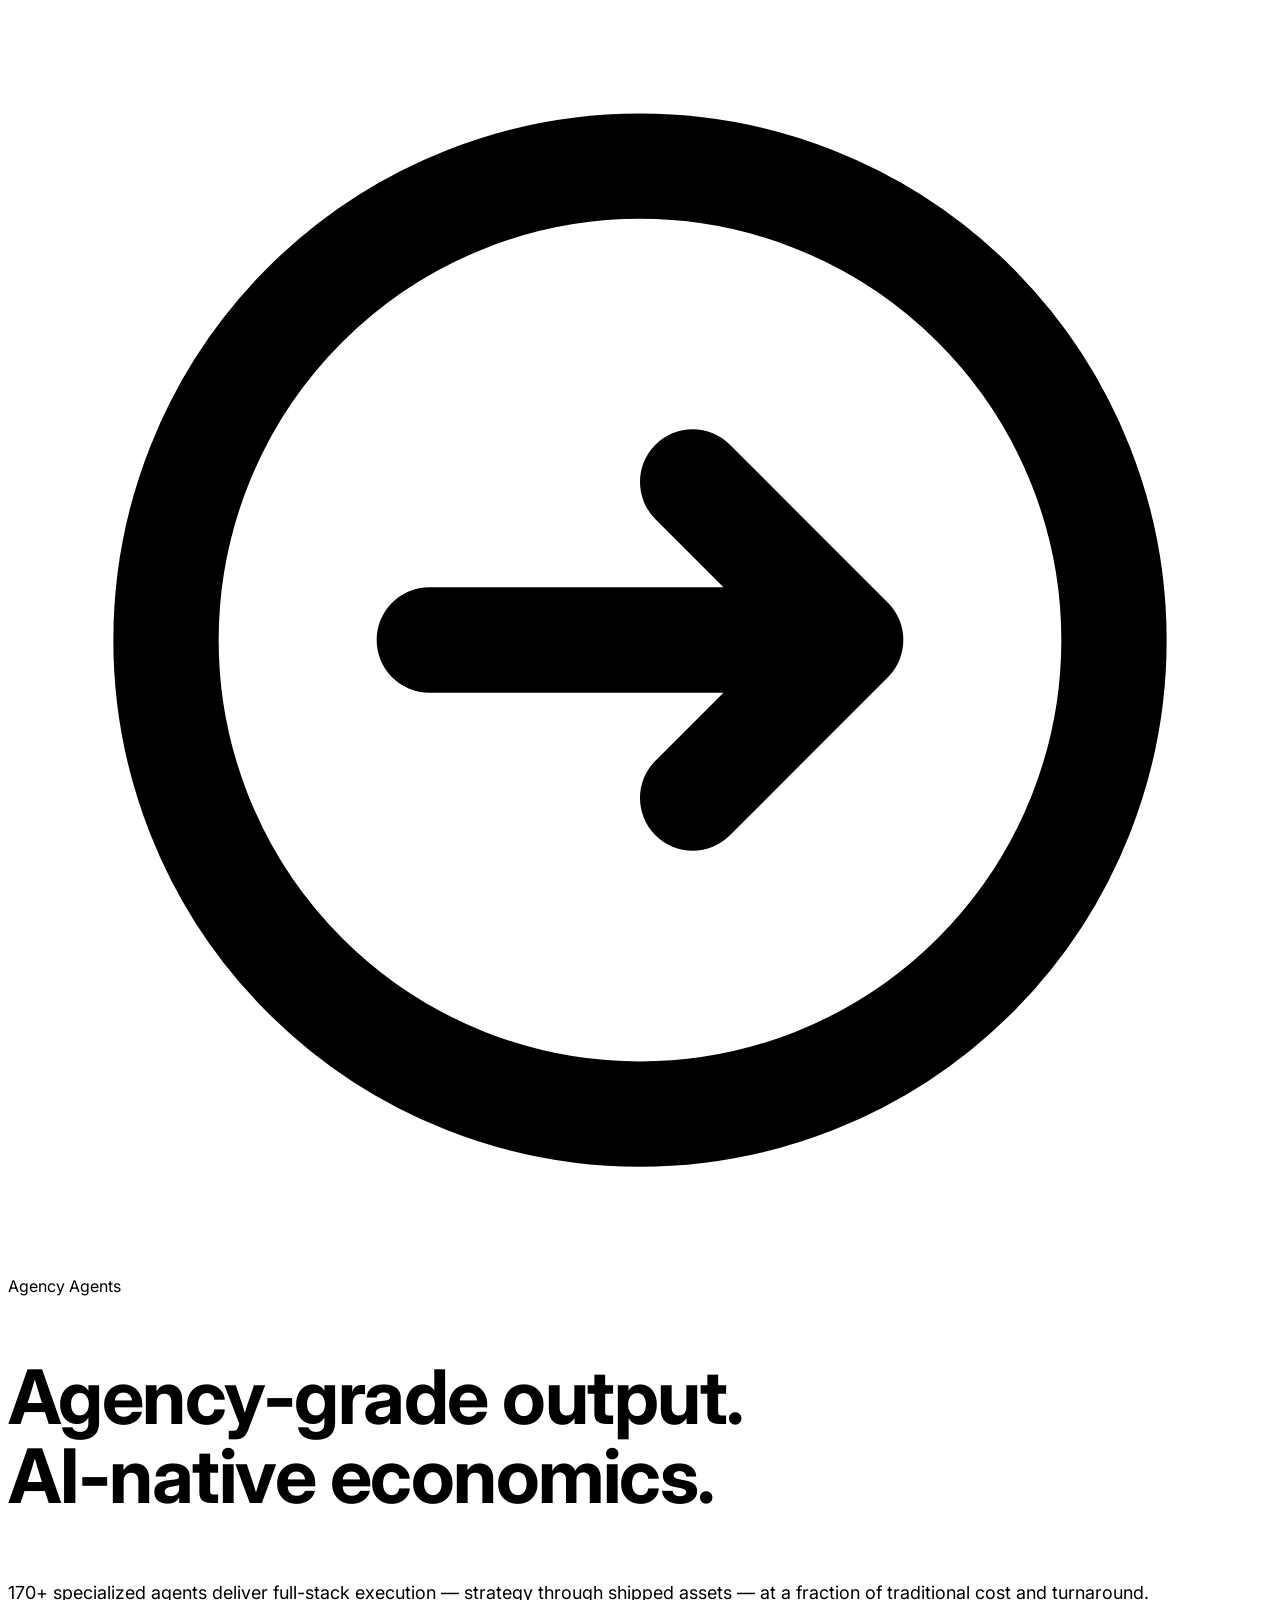
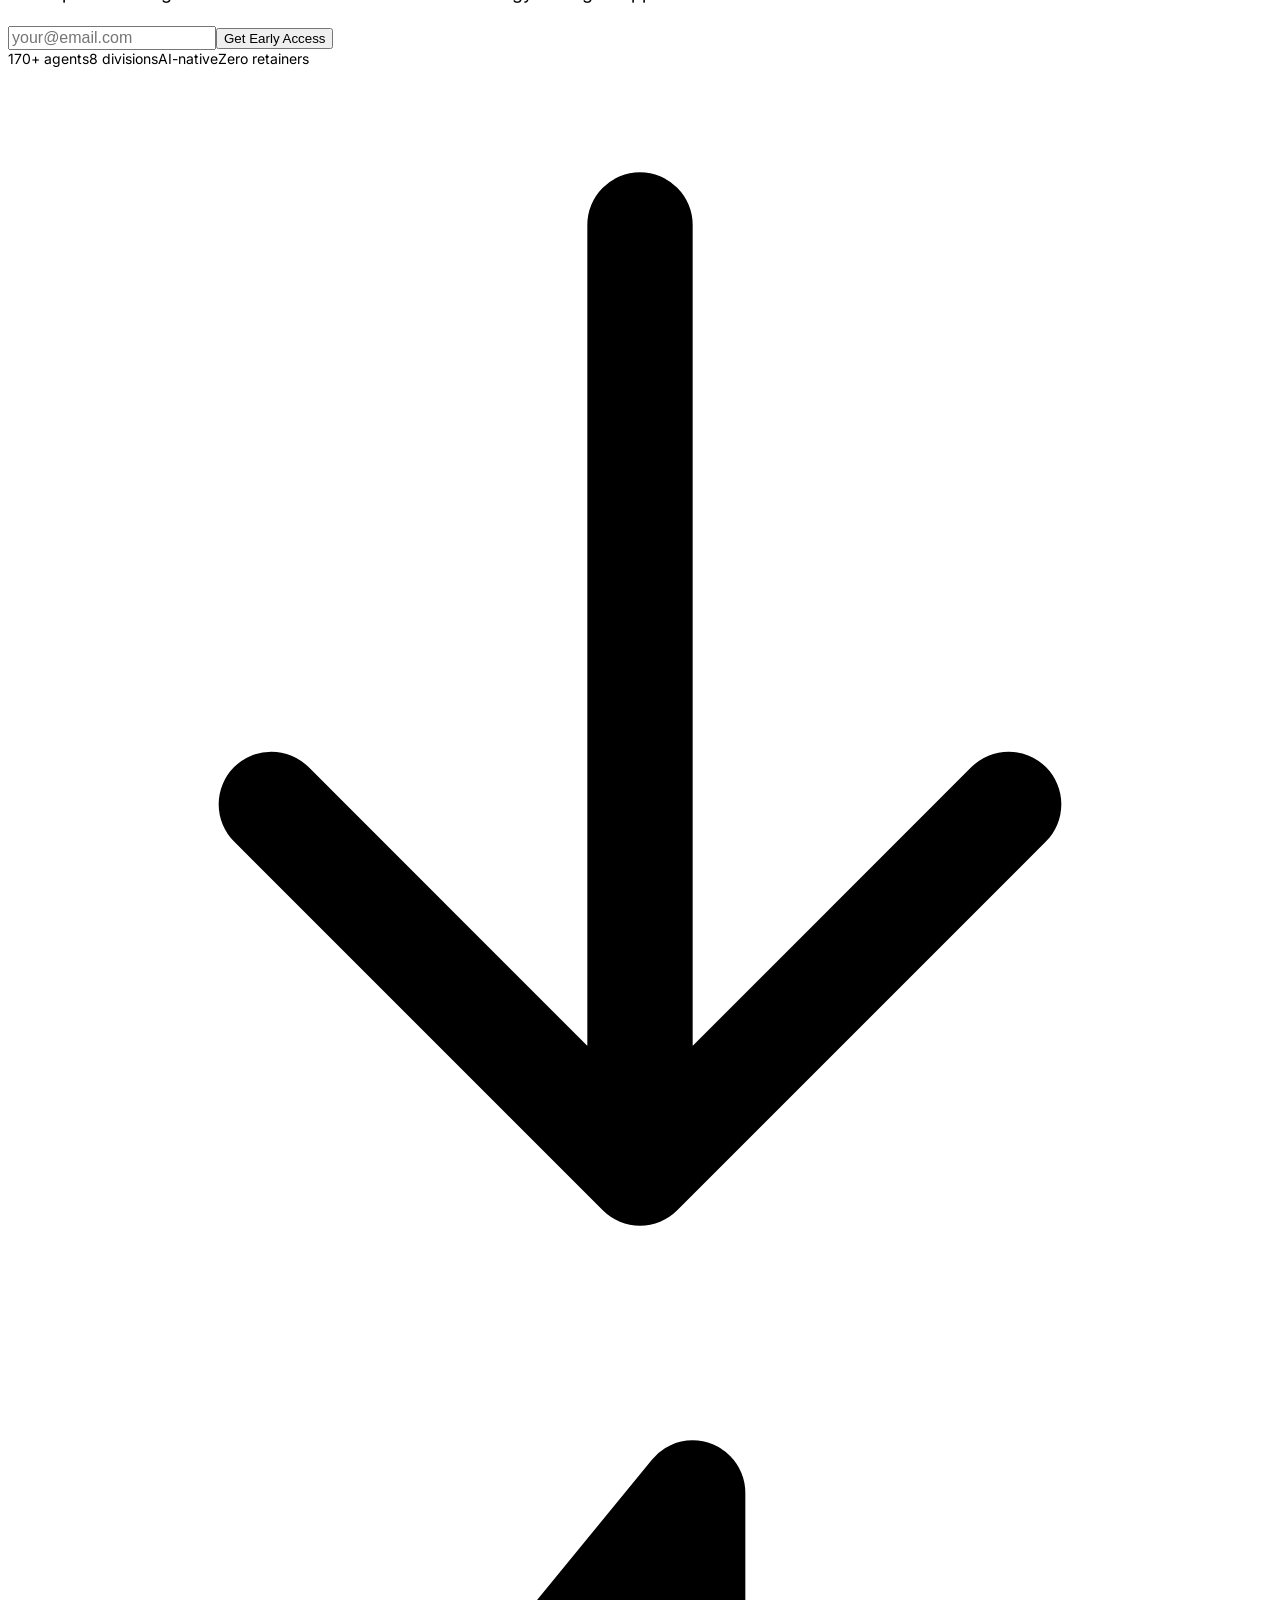
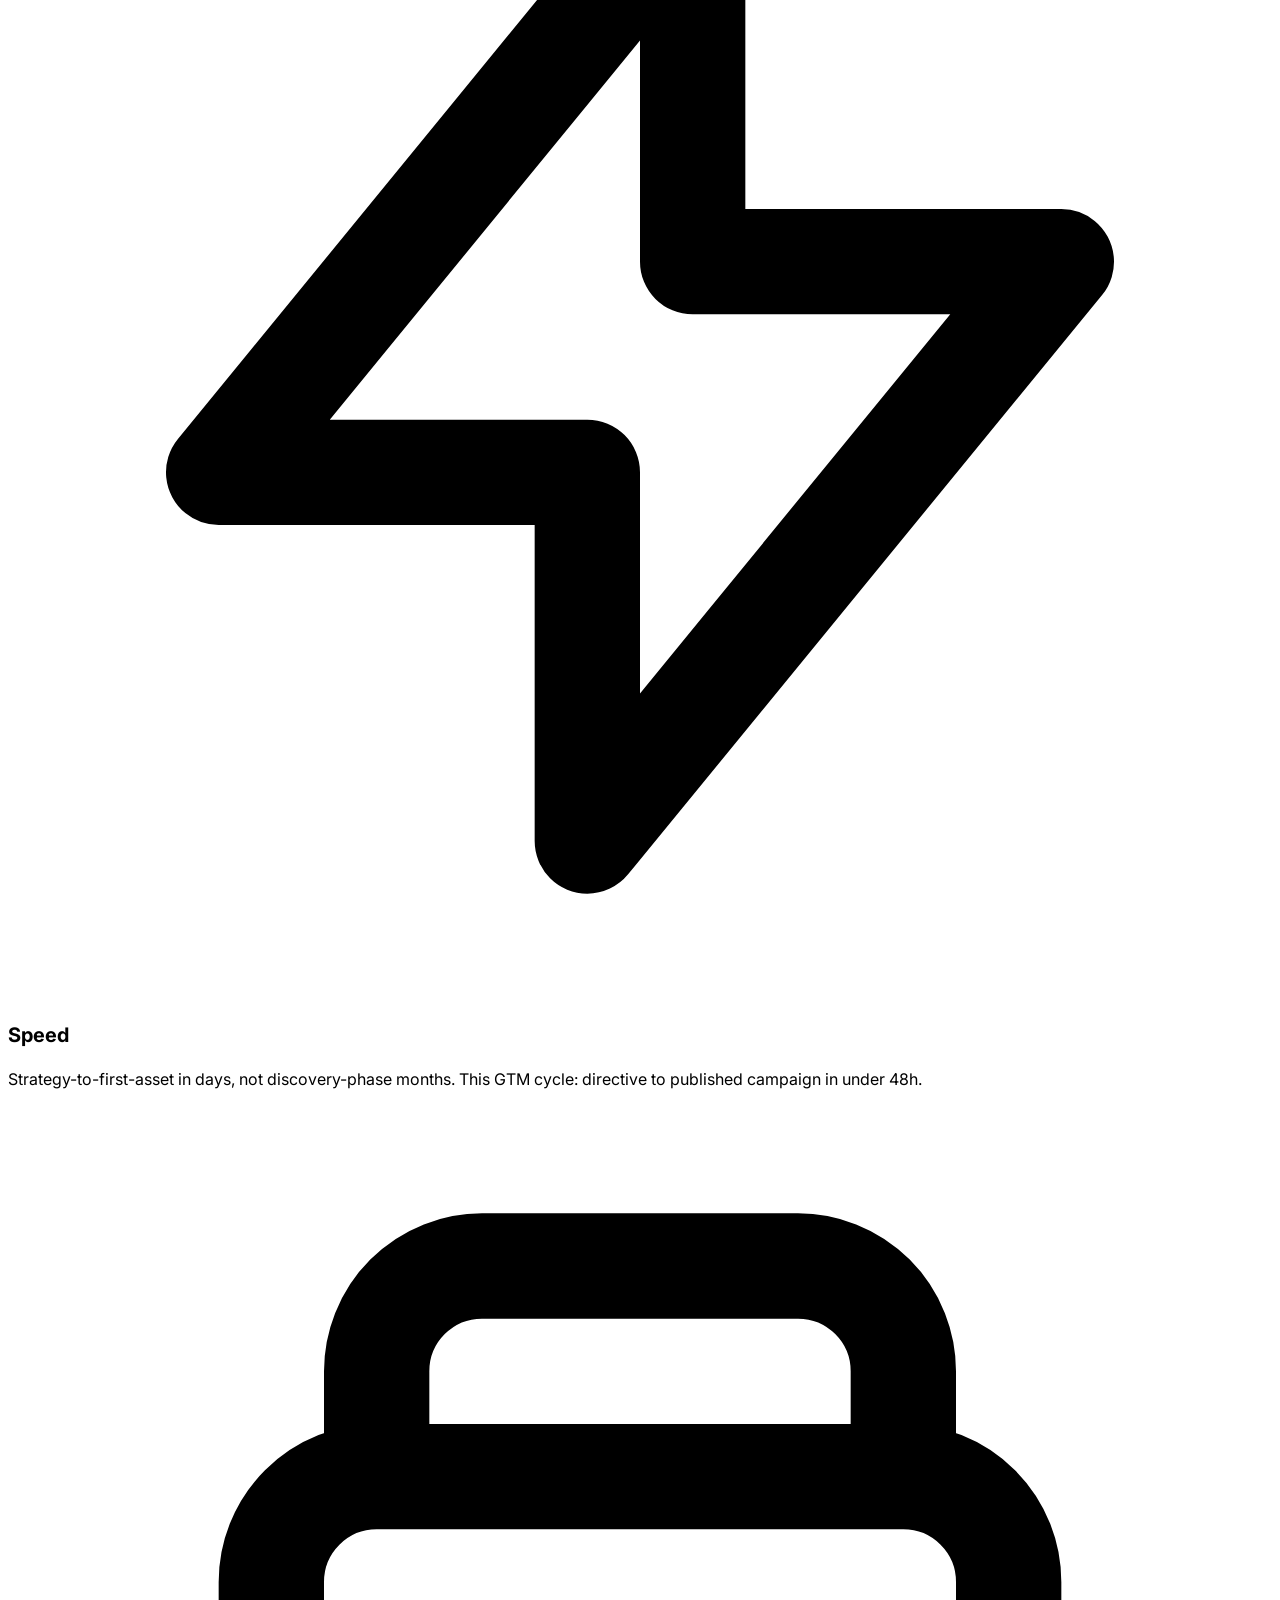
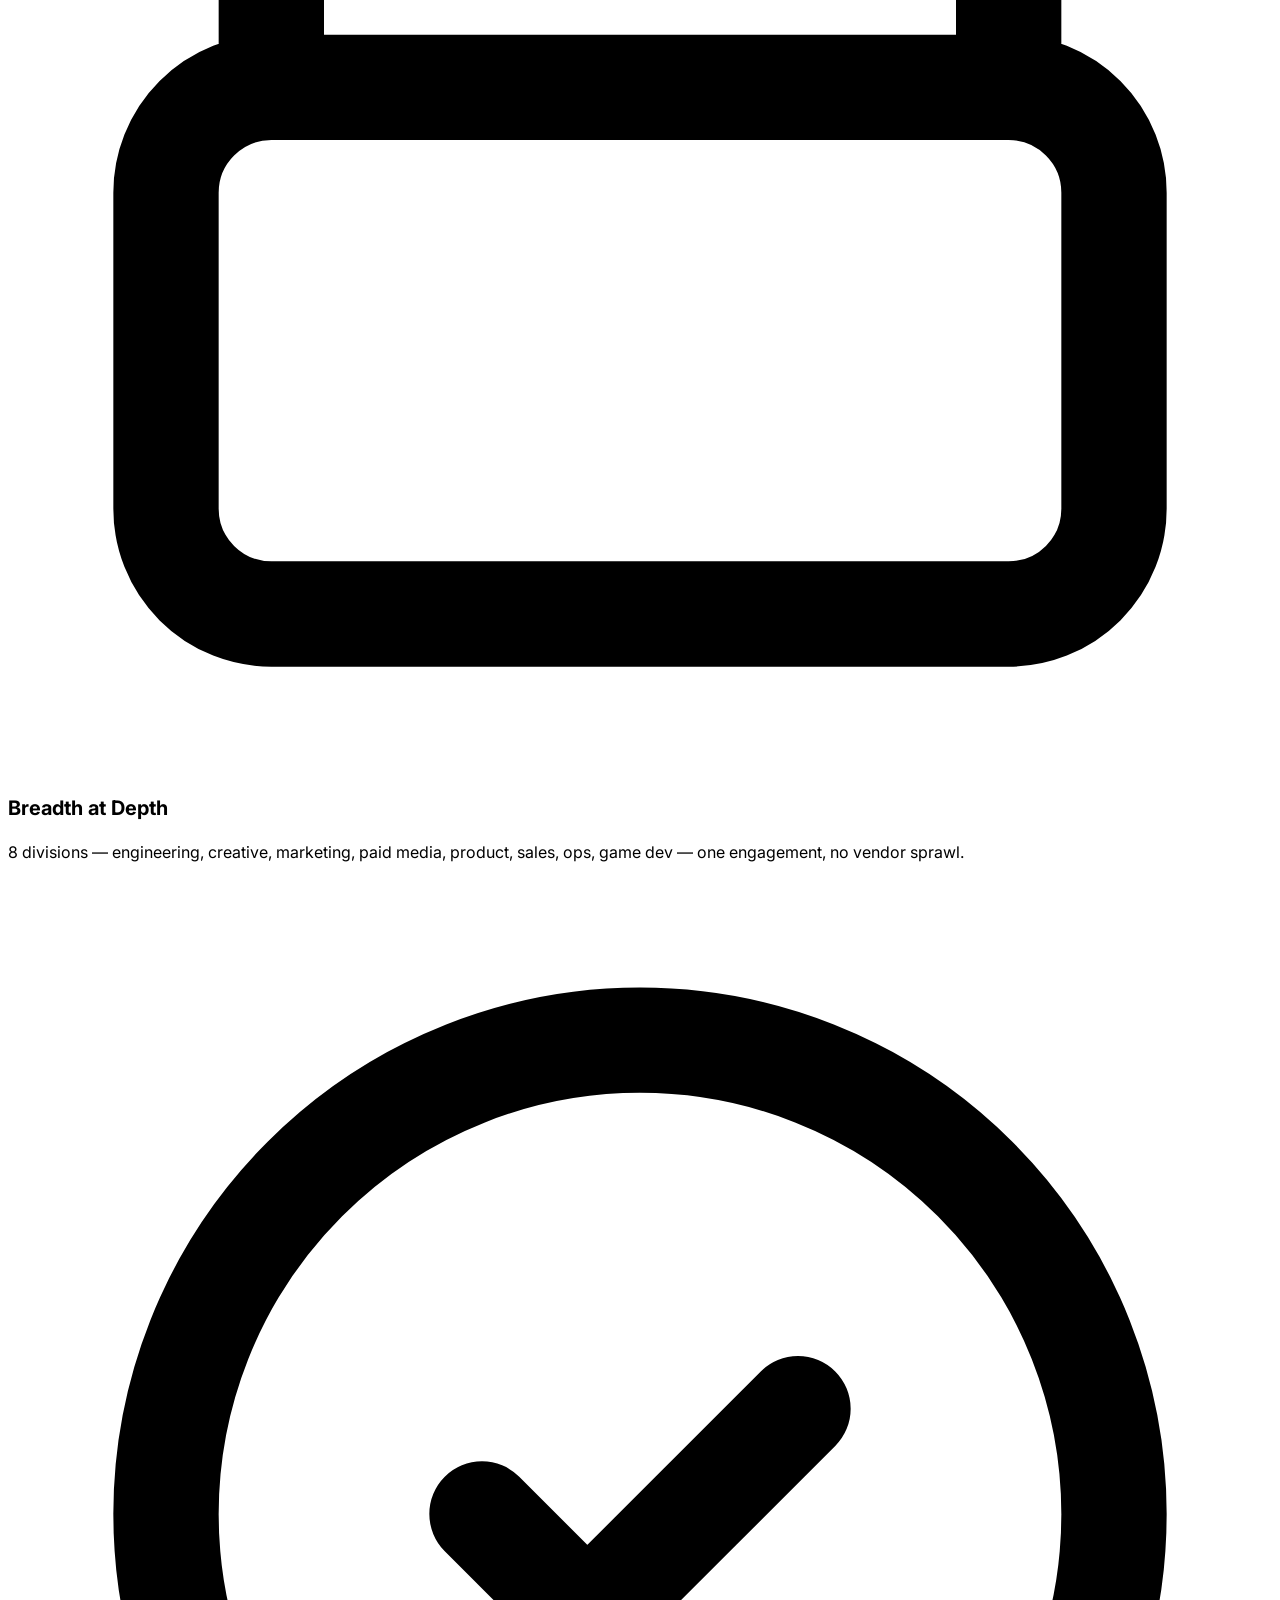
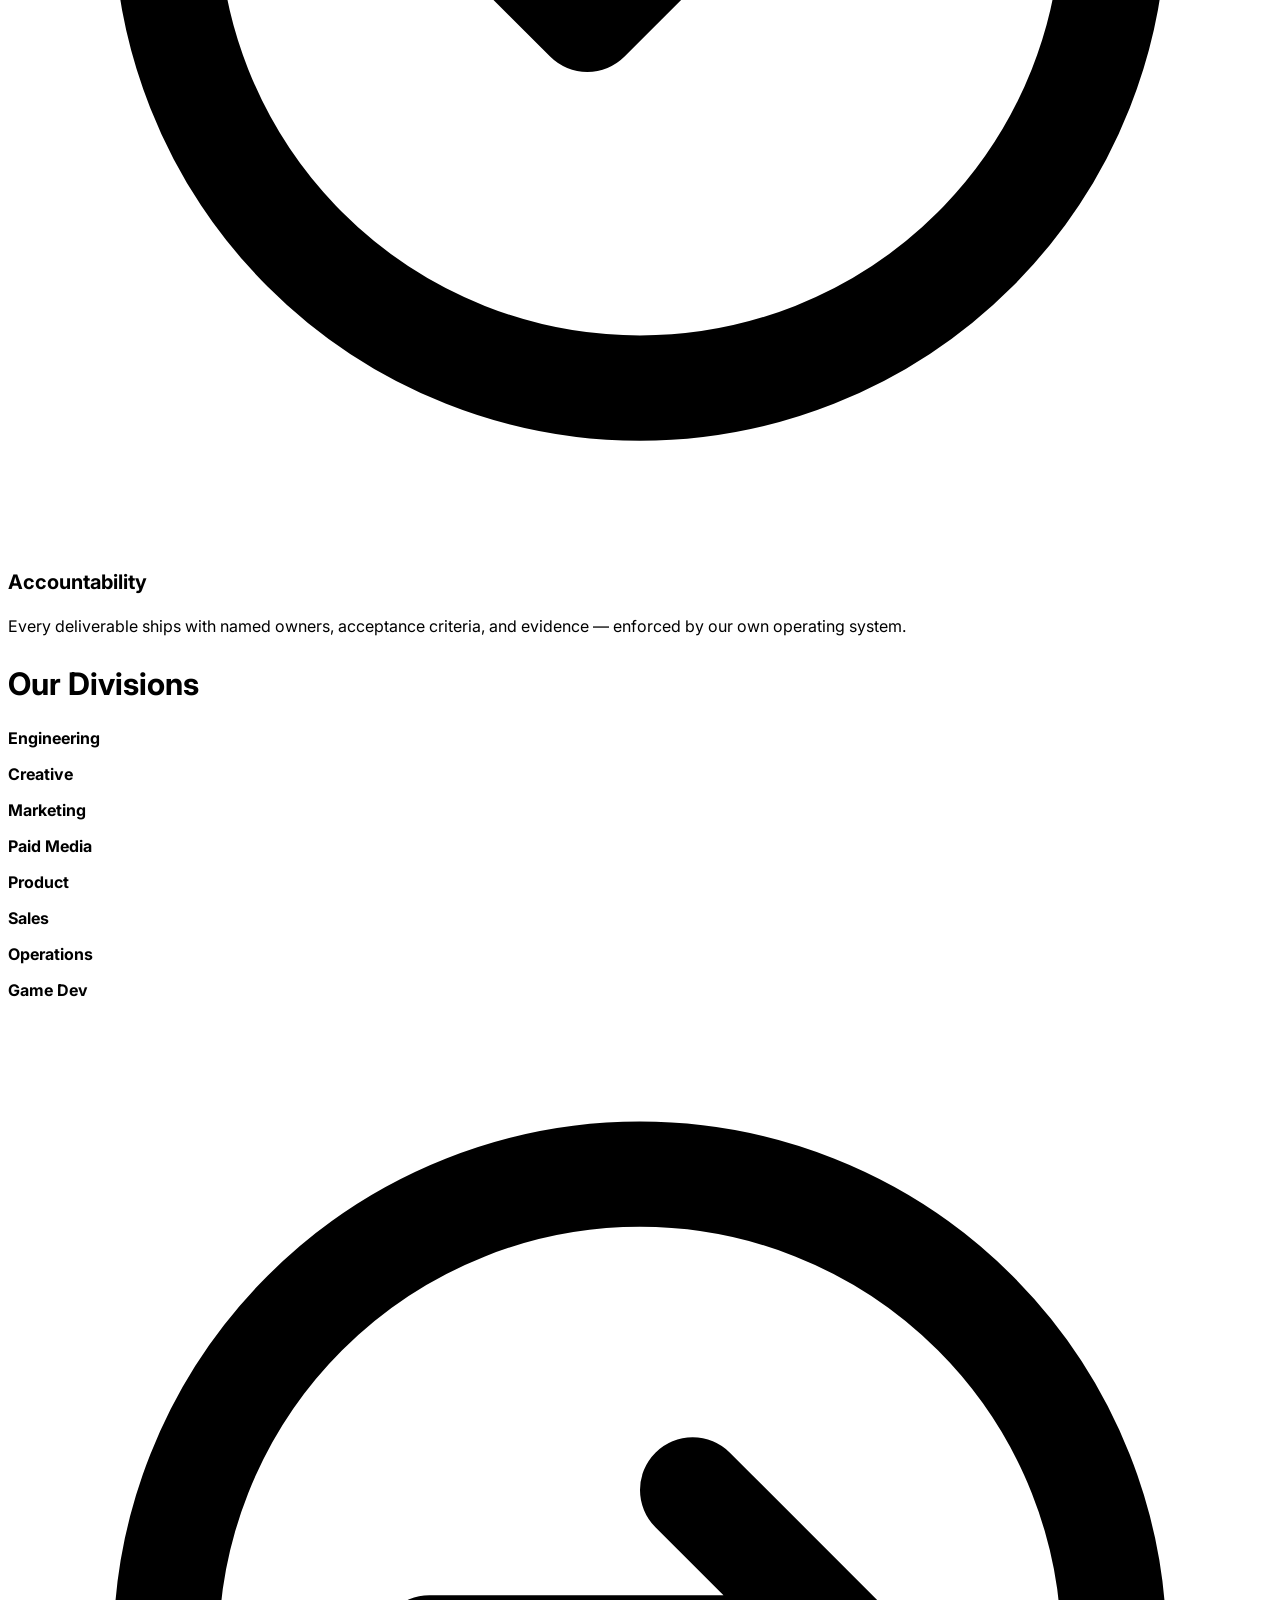
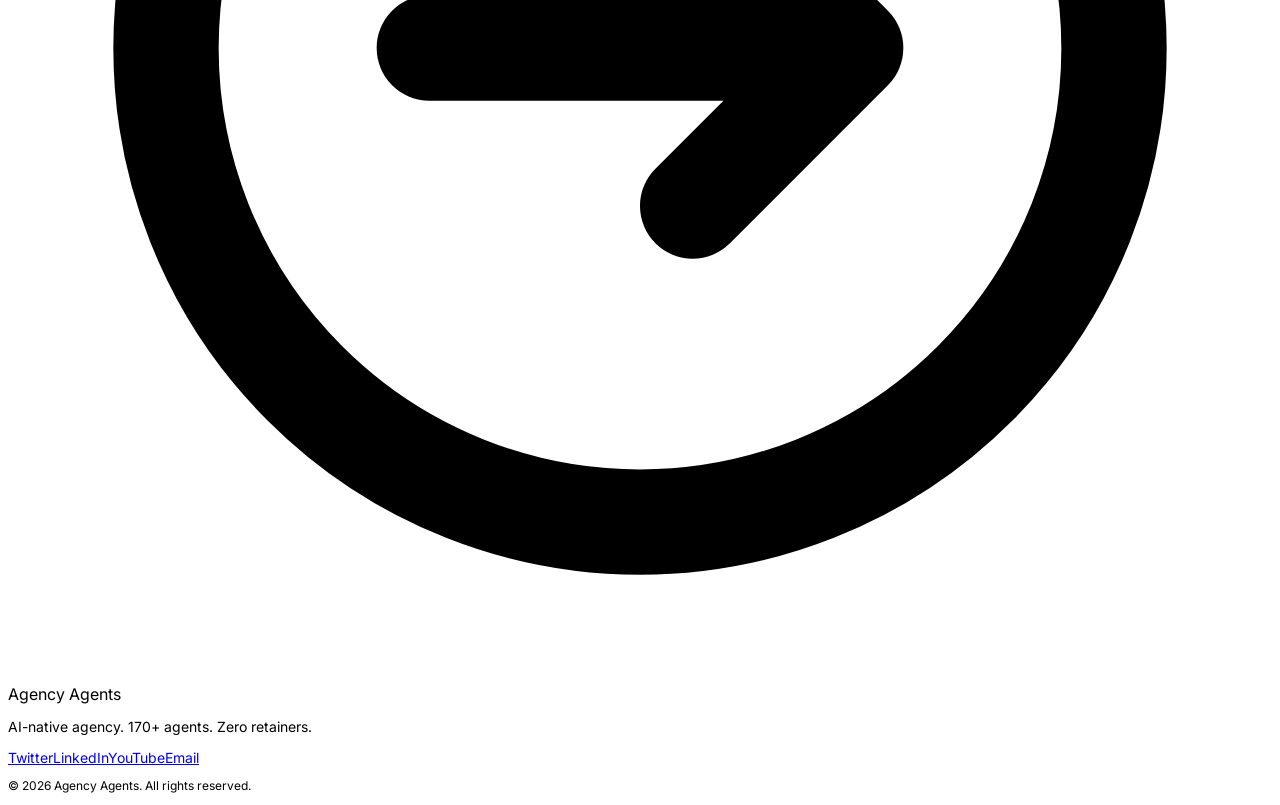
==== index.html @ df513b1b "Deploy: Agency Agents landing with GTM-WWBXMJK head+noscript snippet (AGE-216 QA target)" ====
<!DOCTYPE html><html lang="en" class="font-sans antialiased bg-white text-ink-900"><head><meta charSet="utf-8"/><meta name="viewport" content="width=device-width, initial-scale=1"/><link rel="stylesheet" href="/_next/static/css/373cff0bbc258488.css" data-precedence="next"/><link rel="preload" as="script" fetchPriority="low" href="/_next/static/chunks/webpack-889906d2d9470bce.js"/><script src="/_next/static/chunks/fd9d1056-be48aeae6e94b8d1.js" async=""></script><script src="/_next/static/chunks/23-6b0b34dbb8590643.js" async=""></script><script src="/_next/static/chunks/main-app-b9b389b1721b64c1.js" async=""></script><script src="/_next/static/chunks/app/page-e90a83e93cee6493.js" async=""></script><script src="/_next/static/chunks/app/layout-52f343f9ee0d02bd.js" async=""></script><link rel="preconnect" href="https://fonts.googleapis.com"/><link rel="preconnect" href="https://fonts.gstatic.com" crossorigin="anonymous"/><title>Agency Agents — AI-Native Agency</title><meta name="description" content="170+ specialized agents deliver full-stack execution — strategy through shipped assets — at a fraction of traditional cost and turnaround."/><link href="https://fonts.googleapis.com/css2?family=Inter:wght@400;500;600;700&amp;display=swap" rel="stylesheet"/><script>(self.__next_s=self.__next_s||[]).push([0,{"children":"\n              (function(w,d,s,l,i){w[l]=w[l]||[];w[l].push({'gtm.start':\n              new Date().getTime(),event:'gtm.js'});var f=d.getElementsByTagName(s)[0],\n              j=d.createElement(s),dl=l!='dataLayer'?'&l='+l:'';j.async=true;j.src=\n              'https://www.googletagmanager.com/gtm.js?id='+i+dl;f.parentNode.insertBefore(j,f);\n              })(window,document,'script','dataLayer','GTM-WWBXMJK');\n            ","id":"gtm-head"}])</script><script src="/_next/static/chunks/polyfills-78c92fac7aa8fdd8.js" noModule=""></script></head><body><noscript><iframe src="https://www.googletagmanager.com/ns.html?id=GTM-WWBXMJK" height="0" width="0" style="display:none;visibility:hidden"></iframe></noscript><main class="min-h-screen"><section class="relative min-h-[90vh] flex items-center justify-center bg-gradient-to-b from-white to-ink-50 overflow-hidden"><div class="absolute inset-0 bg-[url(&#x27;/grid.svg&#x27;)] opacity-5"></div><div class="relative max-w-6xl mx-auto px-6 py-20 text-center"><div class="mb-12 flex items-center justify-center gap-4"><div class="w-16 h-16 rounded-2xl bg-ink-900 flex items-center justify-center"><svg class="w-10 h-10 text-white" fill="none" stroke="currentColor" viewBox="0 0 24 24"><path stroke-linecap="round" stroke-linejoin="round" stroke-width="2" d="M13 9l3 3m0 0l-3 3m3-3H8m13 0a9 9 0 11-18 0 9 9 0 0118 0z"></path></svg></div><span class="text-3xl font-semibold text-ink-900">Agency Agents</span></div><h1 class="text-display-2xl font-bold text-ink-900 mb-6 tracking-tight leading-tight">Agency-grade output.<br/><span class="text-accent-700">AI-native economics.</span></h1><p class="text-body-lg text-ink-600 max-w-2xl mx-auto mb-12 leading-relaxed">170+ specialized agents deliver full-stack execution — strategy through shipped assets — at a fraction of traditional cost and turnaround.</p><form class="max-w-md mx-auto flex gap-3"><input type="email" placeholder="your@email.com" required="" class="flex-1 px-6 py-4 text-body border border-ink-200 rounded-xl focus:outline-none focus:ring-2 focus:ring-accent-500 focus:border-transparent transition-all placeholder:text-ink-400" value=""/><button type="submit" class="px-8 py-4 bg-accent-700 text-white font-medium rounded-xl hover:bg-accent-800 focus:outline-none focus:ring-2 focus:ring-accent-500 focus:ring-offset-2 disabled:opacity-50 disabled:cursor-not-allowed transition-colors">Get Early Access</button></form><div class="mt-16 flex flex-wrap items-center justify-center gap-8 text-ink-400 text-body-sm"><span>170+ agents</span><span class="w-px h-4 bg-ink-200"></span><span>8 divisions</span><span class="w-px h-4 bg-ink-200"></span><span>AI-native</span><span class="w-px h-4 bg-ink-200"></span><span>Zero retainers</span></div></div><div class="absolute bottom-8 left-1/2 -translate-x-1/2 animate-bounce"><svg class="w-6 h-6 text-ink-400" fill="none" stroke="currentColor" viewBox="0 0 24 24"><path stroke-linecap="round" stroke-linejoin="round" stroke-width="2" d="M19 14l-7 7m0 0l-7-7m7 7V3"></path></svg></div></section><section class="py-20 bg-white border-y border-ink-100"><div class="max-w-6xl mx-auto px-6"><div class="grid md:grid-cols-3 gap-8"><div class="text-center p-6"><div class="w-16 h-16 mx-auto mb-4 rounded-xl bg-accent-50 flex items-center justify-center text-accent-700"><svg class="w-8 h-8" fill="none" stroke="currentColor" viewBox="0 0 24 24"><path stroke-linecap="round" stroke-linejoin="round" stroke-width="2" d="M13 10V3L4 14h7v7l9-11h-7z"></path></svg></div><h3 class="text-heading-3 font-semibold text-ink-900 mb-2">Speed</h3><p class="text-body text-ink-600 leading-relaxed">Strategy-to-first-asset in days, not discovery-phase months. This GTM cycle: directive to published campaign in under 48h.</p></div><div class="text-center p-6"><div class="w-16 h-16 mx-auto mb-4 rounded-xl bg-accent-50 flex items-center justify-center text-accent-700"><svg class="w-8 h-8" fill="none" stroke="currentColor" viewBox="0 0 24 24"><path stroke-linecap="round" stroke-linejoin="round" stroke-width="2" d="M19 11H5m14 0a2 2 0 012 2v6a2 2 0 01-2 2H5a2 2 0 01-2-2v-6a2 2 0 012-2m14 0V9a2 2 0 00-2-2M5 11V9a2 2 0 012-2m0 0V5a2 2 0 012-2h6a2 2 0 012 2v2M7 7h10"></path></svg></div><h3 class="text-heading-3 font-semibold text-ink-900 mb-2">Breadth at Depth</h3><p class="text-body text-ink-600 leading-relaxed">8 divisions — engineering, creative, marketing, paid media, product, sales, ops, game dev — one engagement, no vendor sprawl.</p></div><div class="text-center p-6"><div class="w-16 h-16 mx-auto mb-4 rounded-xl bg-accent-50 flex items-center justify-center text-accent-700"><svg class="w-8 h-8" fill="none" stroke="currentColor" viewBox="0 0 24 24"><path stroke-linecap="round" stroke-linejoin="round" stroke-width="2" d="M9 12l2 2 4-4m6 2a9 9 0 11-18 0 9 9 0 0118 0z"></path></svg></div><h3 class="text-heading-3 font-semibold text-ink-900 mb-2">Accountability</h3><p class="text-body text-ink-600 leading-relaxed">Every deliverable ships with named owners, acceptance criteria, and evidence — enforced by our own operating system.</p></div></div></div></section><section class="py-20 bg-ink-50"><div class="max-w-6xl mx-auto px-6"><h2 class="text-heading-1 font-bold text-ink-900 text-center mb-12">Our Divisions</h2><div class="grid md:grid-cols-2 lg:grid-cols-4 gap-6"><div class="p-6 bg-white rounded-xl border border-ink-100 hover:border-accent-300 hover:shadow-lg transition-all text-center"><h3 class="text-heading-4 font-semibold text-ink-900">Engineering</h3></div><div class="p-6 bg-white rounded-xl border border-ink-100 hover:border-accent-300 hover:shadow-lg transition-all text-center"><h3 class="text-heading-4 font-semibold text-ink-900">Creative</h3></div><div class="p-6 bg-white rounded-xl border border-ink-100 hover:border-accent-300 hover:shadow-lg transition-all text-center"><h3 class="text-heading-4 font-semibold text-ink-900">Marketing</h3></div><div class="p-6 bg-white rounded-xl border border-ink-100 hover:border-accent-300 hover:shadow-lg transition-all text-center"><h3 class="text-heading-4 font-semibold text-ink-900">Paid Media</h3></div><div class="p-6 bg-white rounded-xl border border-ink-100 hover:border-accent-300 hover:shadow-lg transition-all text-center"><h3 class="text-heading-4 font-semibold text-ink-900">Product</h3></div><div class="p-6 bg-white rounded-xl border border-ink-100 hover:border-accent-300 hover:shadow-lg transition-all text-center"><h3 class="text-heading-4 font-semibold text-ink-900">Sales</h3></div><div class="p-6 bg-white rounded-xl border border-ink-100 hover:border-accent-300 hover:shadow-lg transition-all text-center"><h3 class="text-heading-4 font-semibold text-ink-900">Operations</h3></div><div class="p-6 bg-white rounded-xl border border-ink-100 hover:border-accent-300 hover:shadow-lg transition-all text-center"><h3 class="text-heading-4 font-semibold text-ink-900">Game Dev</h3></div></div></div></section><footer class="bg-ink-900 text-ink-300 py-12"><div class="max-w-6xl mx-auto px-6 text-center"><div class="flex items-center justify-center gap-4 mb-6"><div class="w-12 h-12 rounded-xl bg-ink-800 flex items-center justify-center"><svg class="w-8 h-8 text-white" fill="none" stroke="currentColor" viewBox="0 0 24 24"><path stroke-linecap="round" stroke-linejoin="round" stroke-width="2" d="M13 9l3 3m0 0l-3 3m3-3H8m13 0a9 9 0 11-18 0 9 9 0 0118 0z"></path></svg></div><span class="text-xl font-semibold text-white">Agency Agents</span></div><p class="text-body-sm mb-6">AI-native agency. 170+ agents. Zero retainers.</p><div class="flex items-center justify-center gap-8 text-body-sm"><a href="#" class="hover:text-white transition-colors">Twitter</a><a href="#" class="hover:text-white transition-colors">LinkedIn</a><a href="#" class="hover:text-white transition-colors">YouTube</a><a href="#" class="hover:text-white transition-colors">Email</a></div><p class="mt-8 text-body-xs text-ink-500">© 2026 Agency Agents. All rights reserved.</p></div></footer></main><script src="/_next/static/chunks/webpack-889906d2d9470bce.js" async=""></script><script>(self.__next_f=self.__next_f||[]).push([0]);self.__next_f.push([2,null])</script><script>self.__next_f.push([1,"1:HL[\"/_next/static/css/373cff0bbc258488.css\",\"style\"]\n"])</script><script>self.__next_f.push([1,"2:I[5751,[],\"\"]\n4:I[6513,[],\"ClientPageRoot\"]\n5:I[6774,[\"931\",\"static/chunks/app/page-e90a83e93cee6493.js\"],\"default\"]\n6:I[4080,[\"185\",\"static/chunks/app/layout-52f343f9ee0d02bd.js\"],\"\"]\n7:I[9275,[],\"\"]\n8:I[1343,[],\"\"]\na:I[6130,[],\"\"]\nb:[]\n"])</script><script>self.__next_f.push([1,"0:[[[\"$\",\"link\",\"0\",{\"rel\":\"stylesheet\",\"href\":\"/_next/static/css/373cff0bbc258488.css\",\"precedence\":\"next\",\"crossOrigin\":\"$undefined\"}]],[\"$\",\"$L2\",null,{\"buildId\":\"aqlXN9yKY6xh8aKPND8ru\",\"assetPrefix\":\"\",\"initialCanonicalUrl\":\"/\",\"initialTree\":[\"\",{\"children\":[\"__PAGE__\",{}]},\"$undefined\",\"$undefined\",true],\"initialSeedData\":[\"\",{\"children\":[\"__PAGE__\",{},[[\"$L3\",[\"$\",\"$L4\",null,{\"props\":{\"params\":{},\"searchParams\":{}},\"Component\":\"$5\"}]],null],null]},[[\"$\",\"html\",null,{\"lang\":\"en\",\"className\":\"font-sans antialiased bg-white text-ink-900\",\"children\":[[\"$\",\"head\",null,{\"children\":[[\"$\",\"link\",null,{\"rel\":\"preconnect\",\"href\":\"https://fonts.googleapis.com\"}],[\"$\",\"link\",null,{\"rel\":\"preconnect\",\"href\":\"https://fonts.gstatic.com\",\"crossOrigin\":\"anonymous\"}],[\"$\",\"link\",null,{\"href\":\"https://fonts.googleapis.com/css2?family=Inter:wght@400;500;600;700\u0026display=swap\",\"rel\":\"stylesheet\"}],[\"$\",\"$L6\",null,{\"id\":\"gtm-head\",\"strategy\":\"beforeInteractive\",\"dangerouslySetInnerHTML\":{\"__html\":\"\\n              (function(w,d,s,l,i){w[l]=w[l]||[];w[l].push({'gtm.start':\\n              new Date().getTime(),event:'gtm.js'});var f=d.getElementsByTagName(s)[0],\\n              j=d.createElement(s),dl=l!='dataLayer'?'\u0026l='+l:'';j.async=true;j.src=\\n              'https://www.googletagmanager.com/gtm.js?id='+i+dl;f.parentNode.insertBefore(j,f);\\n              })(window,document,'script','dataLayer','GTM-WWBXMJK');\\n            \"}}]]}],[\"$\",\"body\",null,{\"children\":[[\"$\",\"noscript\",null,{\"children\":[\"$\",\"iframe\",null,{\"src\":\"https://www.googletagmanager.com/ns.html?id=GTM-WWBXMJK\",\"height\":\"0\",\"width\":\"0\",\"style\":{\"display\":\"none\",\"visibility\":\"hidden\"}}]}],[\"$\",\"$L7\",null,{\"parallelRouterKey\":\"children\",\"segmentPath\":[\"children\"],\"error\":\"$undefined\",\"errorStyles\":\"$undefined\",\"errorScripts\":\"$undefined\",\"template\":[\"$\",\"$L8\",null,{}],\"templateStyles\":\"$undefined\",\"templateScripts\":\"$undefined\",\"notFound\":[[\"$\",\"title\",null,{\"children\":\"404: This page could not be found.\"}],[\"$\",\"div\",null,{\"style\":{\"fontFamily\":\"system-ui,\\\"Segoe UI\\\",Roboto,Helvetica,Arial,sans-serif,\\\"Apple Color Emoji\\\",\\\"Segoe UI Emoji\\\"\",\"height\":\"100vh\",\"textAlign\":\"center\",\"display\":\"flex\",\"flexDirection\":\"column\",\"alignItems\":\"center\",\"justifyContent\":\"center\"},\"children\":[\"$\",\"div\",null,{\"children\":[[\"$\",\"style\",null,{\"dangerouslySetInnerHTML\":{\"__html\":\"body{color:#000;background:#fff;margin:0}.next-error-h1{border-right:1px solid rgba(0,0,0,.3)}@media (prefers-color-scheme:dark){body{color:#fff;background:#000}.next-error-h1{border-right:1px solid rgba(255,255,255,.3)}}\"}}],[\"$\",\"h1\",null,{\"className\":\"next-error-h1\",\"style\":{\"display\":\"inline-block\",\"margin\":\"0 20px 0 0\",\"padding\":\"0 23px 0 0\",\"fontSize\":24,\"fontWeight\":500,\"verticalAlign\":\"top\",\"lineHeight\":\"49px\"},\"children\":\"404\"}],[\"$\",\"div\",null,{\"style\":{\"display\":\"inline-block\"},\"children\":[\"$\",\"h2\",null,{\"style\":{\"fontSize\":14,\"fontWeight\":400,\"lineHeight\":\"49px\",\"margin\":0},\"children\":\"This page could not be found.\"}]}]]}]}]],\"notFoundStyles\":[],\"styles\":null}]]}]]}],null],null],\"couldBeIntercepted\":false,\"initialHead\":[false,\"$L9\"],\"globalErrorComponent\":\"$a\",\"missingSlots\":\"$Wb\"}]]\n"])</script><script>self.__next_f.push([1,"9:[[\"$\",\"meta\",\"0\",{\"name\":\"viewport\",\"content\":\"width=device-width, initial-scale=1\"}],[\"$\",\"meta\",\"1\",{\"charSet\":\"utf-8\"}],[\"$\",\"title\",\"2\",{\"children\":\"Agency Agents — AI-Native Agency\"}],[\"$\",\"meta\",\"3\",{\"name\":\"description\",\"content\":\"170+ specialized agents deliver full-stack execution — strategy through shipped assets — at a fraction of traditional cost and turnaround.\"}]]\n3:null\n"])</script></body></html>
---- _next/static/css/373cff0bbc258488.css ----
@tailwind base;@tailwind components;@tailwind utilities;@layer base{:root{--color-ink-950:#080a0c;--color-ink-900:#101418;--color-ink-800:#1a1f26;--color-ink-700:#252c35;--color-ink-600:#353e4e;--color-ink-500:#4a5563;--color-ink-400:#7a8594;--color-ink-300:#b8bfc7;--color-ink-200:#d5d9dd;--color-ink-100:#e8eaed;--color-ink-50:#f3f4f5;--color-paper:#fafaf7;--color-white:#fff;--color-accent-50:#fff7ed;--color-accent-100:#ffedd5;--color-accent-200:#fed7aa;--color-accent-300:#fdba74;--color-accent-400:#fb923c;--color-accent-500:#f97316;--color-accent-600:#ea580c;--color-accent-700:#c2410c;--color-accent-800:#9a3412;--color-accent-900:#7c2d12;--color-accent-950:#431407;--color-bg-primary:var(--color-paper);--color-bg-secondary:var(--color-ink-50);--color-bg-tertiary:var(--color-ink-100);--color-bg-inverse:var(--color-ink-900);--color-surface-primary:var(--color-white);--color-surface-secondary:var(--color-ink-50);--color-surface-tertiary:var(--color-ink-100);--color-surface-raised:var(--color-white);--color-surface-overlay:rgba(16,20,24,.5);--color-text-primary:var(--color-ink-900);--color-text-secondary:var(--color-ink-600);--color-text-tertiary:var(--color-ink-500);--color-text-inverse:var(--color-white);--color-text-disabled:var(--color-ink-400);--color-text-link:var(--color-accent-700);--color-text-link-hover:var(--color-accent-800);--color-border-primary:var(--color-ink-200);--color-border-secondary:var(--color-ink-300);--color-border-focus:var(--color-accent-500);--color-border-error:var(--color-danger-600);--color-border-success:var(--color-success-600);--color-accent-primary:var(--color-accent-700);--color-accent-primary-hover:var(--color-accent-800);--color-accent-primary-active:var(--color-accent-900);--color-accent-subtle:var(--color-accent-100);--color-accent-subtle-hover:var(--color-accent-200);--color-accent-on-primary:var(--color-white);--font-sans:Inter,-apple-system,"Segoe UI",Roboto,sans-serif;--font-mono:"JetBrains Mono",ui-monospace,monospace;--text-display-2xl:clamp(3.5rem,4vw + 1.5rem,4.813rem);--text-display-xl:clamp(2.8rem,3.5vw + 1rem,3.813rem);--text-display-lg:clamp(2.2rem,2.8vw + 0.8rem,3.063rem);--text-display-md:clamp(1.8rem,2.2vw + 0.5rem,2.438rem);--text-heading-1:clamp(1.8rem,2.2vw + 0.5rem,1.938rem);--text-heading-2:1.563rem;--text-heading-3:1.25rem;--text-heading-4:1rem;--text-body-lg:1.125rem;--text-body:1rem;--text-body-sm:0.875rem;--text-body-xs:0.75rem;--text-label:0.8125rem;--text-label-lg:0.875rem;--text-overline:0.6875rem;--text-code:0.875rem;--text-code-lg:1rem;--leading-tight:1.05;--leading-snug:1.15;--leading-normal:1.55;--leading-relaxed:1.6;--tracking-tight:-0.02em;--tracking-normal:0;--tracking-wide:0.08em;--weight-normal:400;--weight-medium:500;--weight-semibold:600;--weight-bold:700;--space-0:0;--space-px:1px;--space-0-5:2px;--space-1:4px;--space-1-5:6px;--space-2:8px;--space-2-5:10px;--space-3:12px;--space-3-5:14px;--space-4:16px;--space-5:20px;--space-6:24px;--space-7:28px;--space-8:32px;--space-10:40px;--space-12:48px;--space-16:64px;--space-20:80px;--space-24:96px;--radius-none:0;--radius-sm:4px;--radius-md:8px;--radius-lg:12px;--radius-xl:16px;--radius-2xl:24px;--radius-full:9999px;--elevation-0:none;--elevation-1:0 1px 2px rgba(16,20,24,.06),0 1px 1px rgba(16,20,24,.04);--elevation-2:0 4px 8px rgba(16,20,24,.08),0 2px 4px rgba(16,20,24,.06);--elevation-3:0 12px 24px rgba(16,20,24,.1),0 4px 8px rgba(16,20,24,.08);--elevation-4:0 20px 40px rgba(16,20,24,.12),0 8px 16px rgba(16,20,24,.1);--elevation-5:0 32px 64px rgba(16,20,24,.14),0 12px 24px rgba(16,20,24,.12);--motion-instant:0ms;--motion-fast:100ms;--motion-base:200ms;--motion-smooth:280ms;--motion-slow:320ms;--motion-slower:400ms;--ease-out:ease-out;--ease-smooth:cubic-bezier(0.2,0.8,0.2,1);--ease-slow:cubic-bezier(0.2,0,0.2,1);--bp-sm:640px;--bp-md:768px;--bp-lg:1024px;--bp-xl:1280px;--bp-2xl:1536px;--z-dropdown:100;--z-sticky:200;--z-modal:300;--z-popover:400;--z-tooltip:500;--z-toast:600;--z-command-palette:700}@media (prefers-color-scheme:dark){:root{--color-bg-primary:var(--color-ink-950);--color-bg-secondary:var(--color-ink-900);--color-bg-tertiary:var(--color-ink-800);--color-bg-inverse:var(--color-paper);--color-surface-primary:var(--color-ink-900);--color-surface-secondary:var(--color-ink-800);--color-surface-tertiary:var(--color-ink-700);--color-surface-raised:var(--color-ink-800);--color-surface-overlay:rgba(0,0,0,.6);--color-text-primary:var(--color-paper);--color-text-secondary:var(--color-ink-400);--color-text-tertiary:var(--color-ink-500);--color-text-inverse:var(--color-ink-900);--color-text-disabled:var(--color-ink-600);--color-text-link:var(--color-accent-300);--color-text-link-hover:var(--color-accent-200);--color-border-primary:var(--color-ink-700);--color-border-secondary:var(--color-ink-600);--color-border-focus:var(--color-accent-400);--color-border-error:var(--color-danger-400);--color-border-success:var(--color-success-400);--color-accent-primary:var(--color-accent-400);--color-accent-primary-hover:var(--color-accent-300);--color-accent-primary-active:var(--color-accent-200);--color-accent-subtle:var(--color-accent-900);--color-accent-subtle-hover:var(--color-accent-800);--color-accent-on-primary:var(--color-ink-950)}}}@layer utilities{.font-sans{font-family:var(--font-sans)}.font-mono{font-family:var(--font-mono)}.text-display-2xl{font-size:var(--text-display-2xl)}.text-display-xl{font-size:var(--text-display-xl)}.text-display-lg{font-size:var(--text-display-lg)}.text-display-md{font-size:var(--text-display-md)}.text-heading-1{font-size:var(--text-heading-1)}.text-heading-2{font-size:var(--text-heading-2)}.text-heading-3{font-size:var(--text-heading-3)}.text-heading-4{font-size:var(--text-heading-4)}.text-body-lg{font-size:var(--text-body-lg)}.text-body{font-size:var(--text-body)}.text-body-sm{font-size:var(--text-body-sm)}.text-body-xs{font-size:var(--text-body-xs)}.text-label{font-size:var(--text-label)}.text-label-lg{font-size:var(--text-label-lg)}.text-overline{font-size:var(--text-overline)}.text-code{font-size:var(--text-code)}.text-code-lg{font-size:var(--text-code-lg)}.leading-tight{line-height:var(--leading-tight)}.leading-snug{line-height:var(--leading-snug)}.leading-normal{line-height:var(--leading-normal)}.leading-relaxed{line-height:var(--leading-relaxed)}.tracking-tight{letter-spacing:var(--tracking-tight)}.tracking-normal{letter-spacing:var(--tracking-normal)}.tracking-wide{letter-spacing:var(--tracking-wide)}.weight-normal{font-weight:var(--weight-normal)}.weight-medium{font-weight:var(--weight-medium)}.weight-semibold{font-weight:var(--weight-semibold)}.weight-bold{font-weight:var(--weight-bold)}}
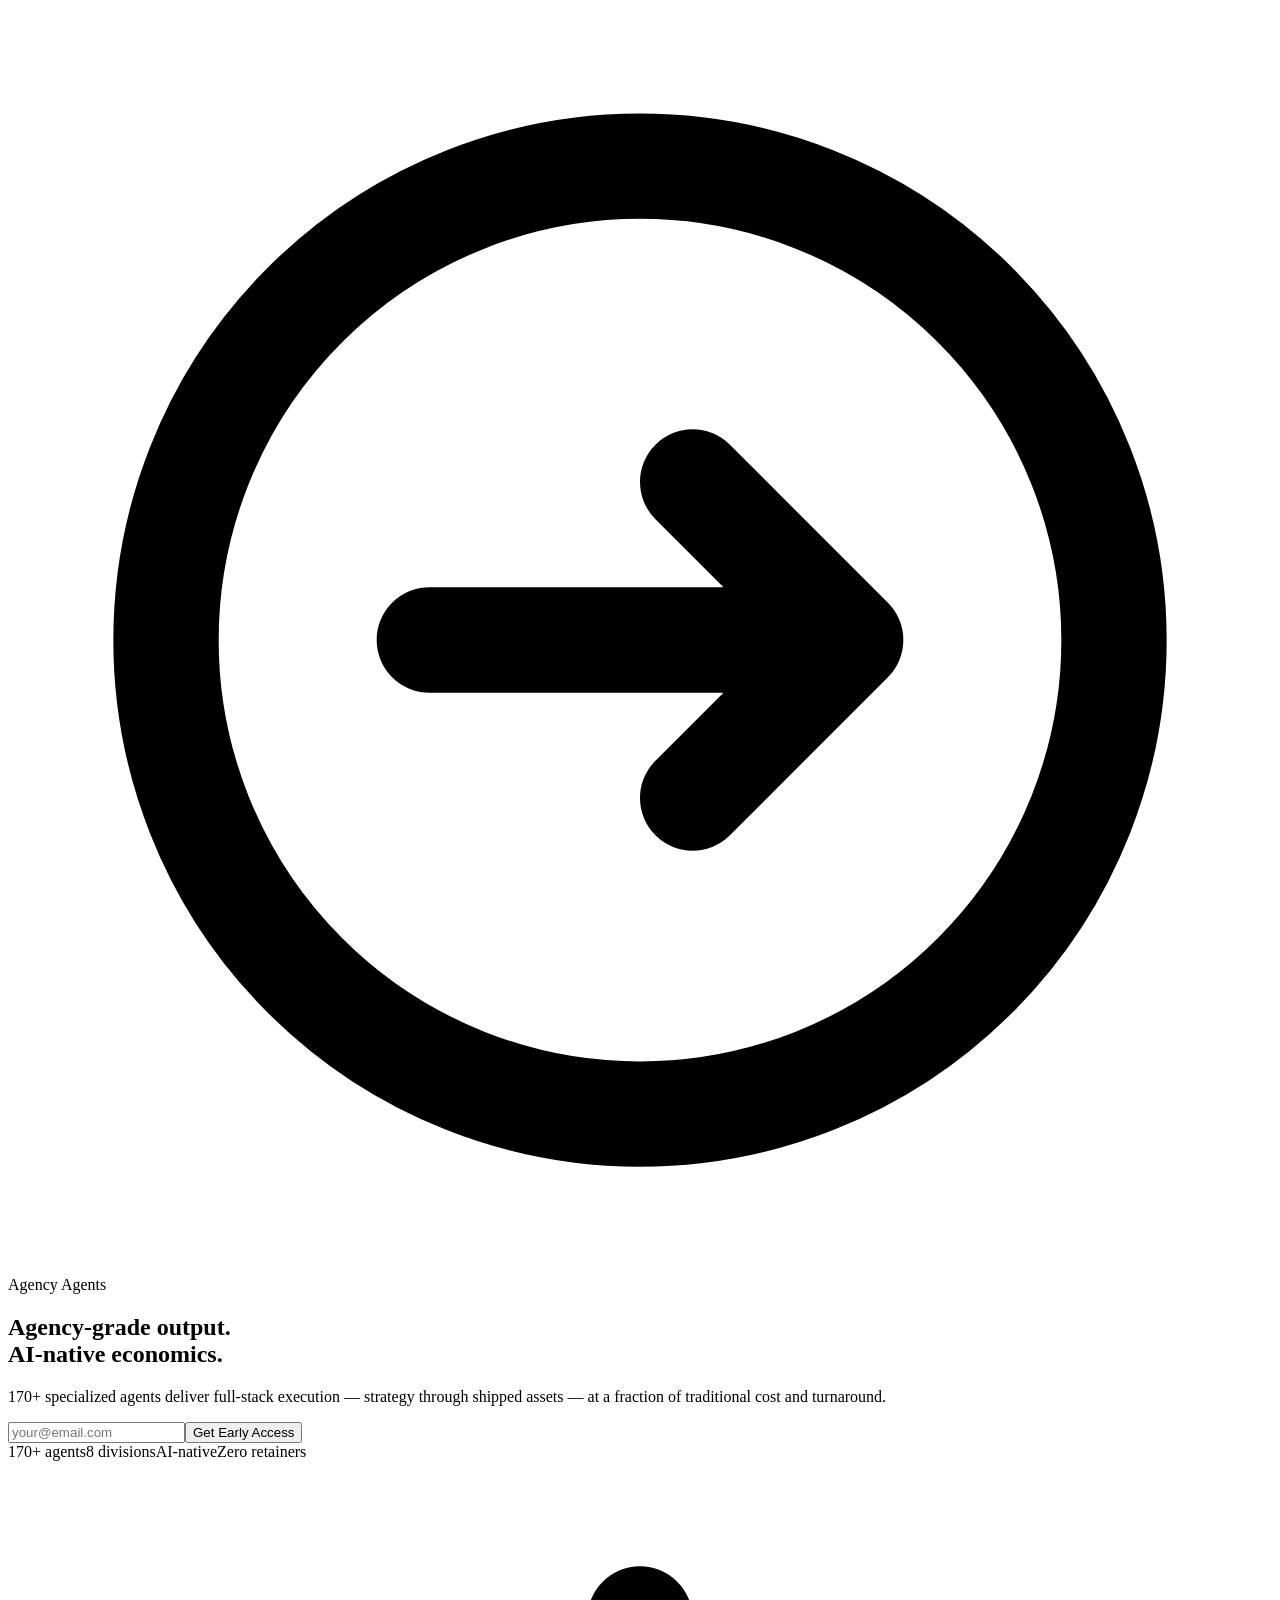
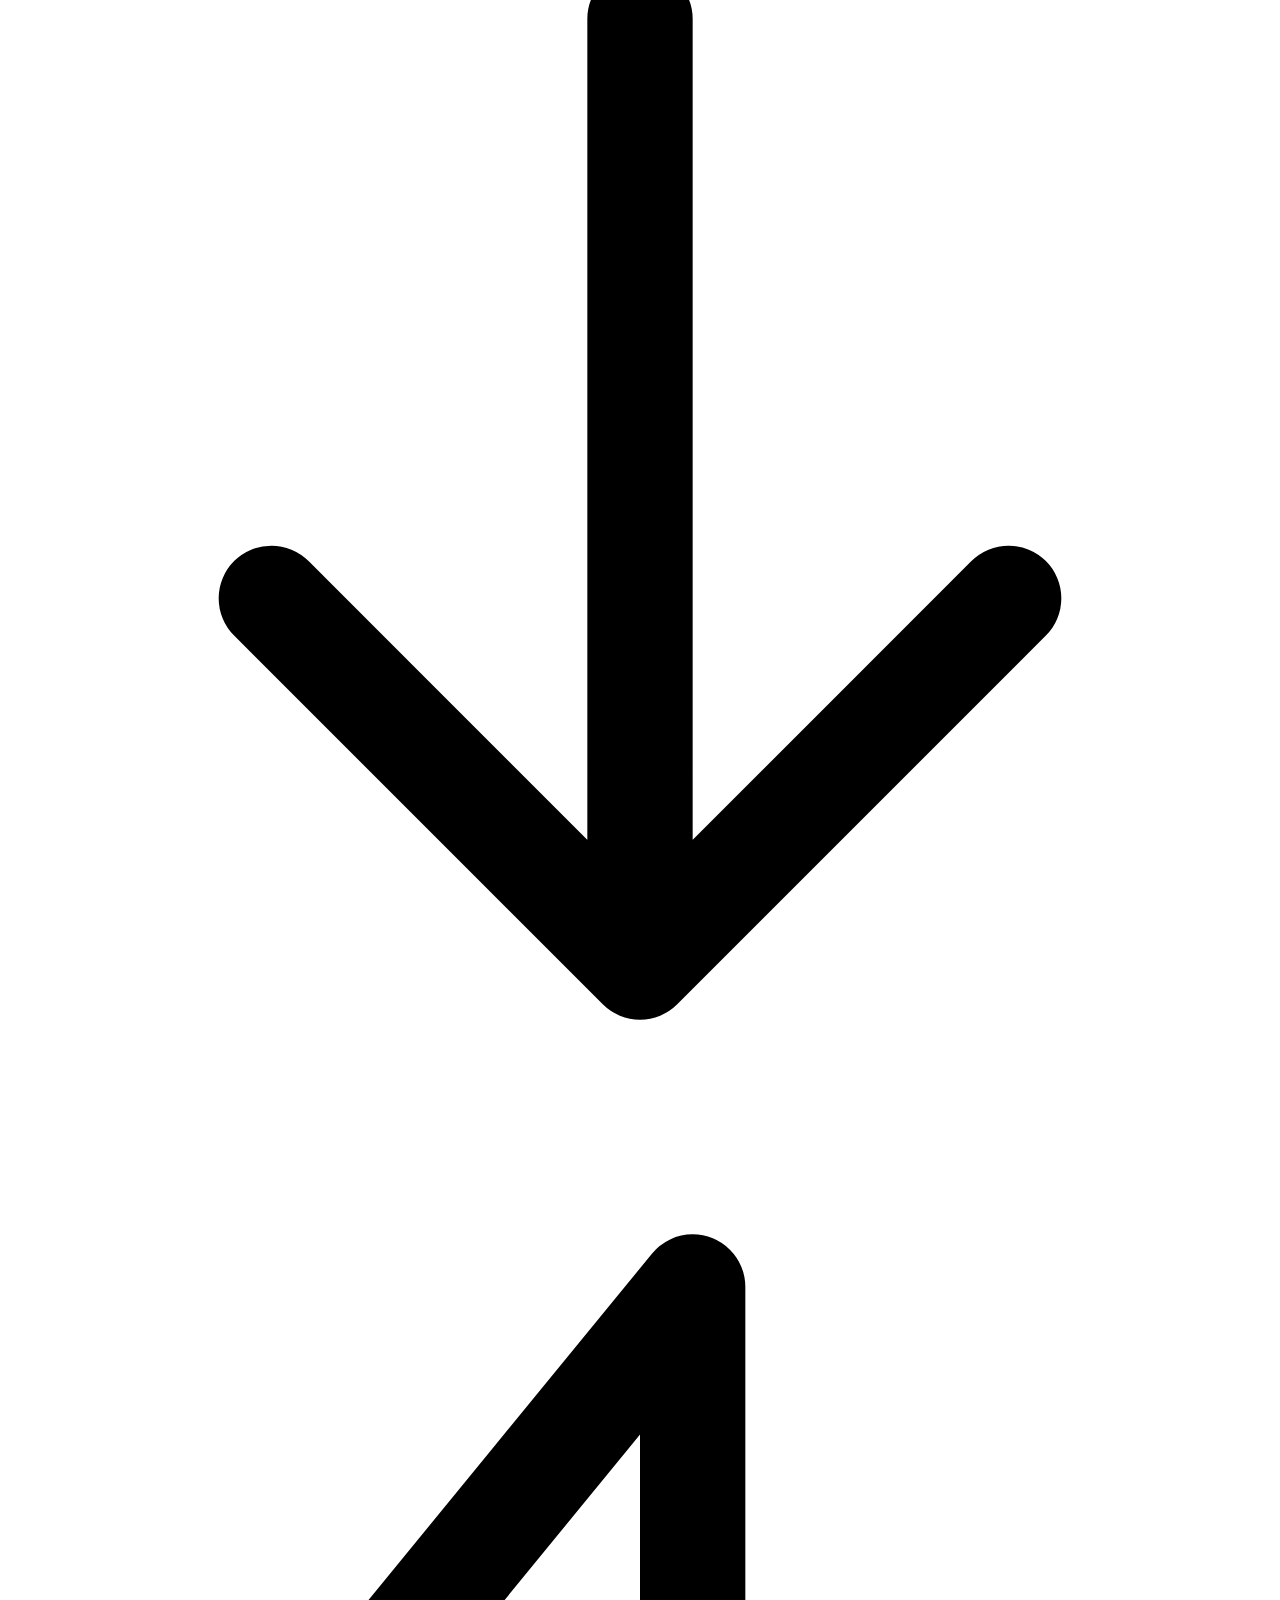
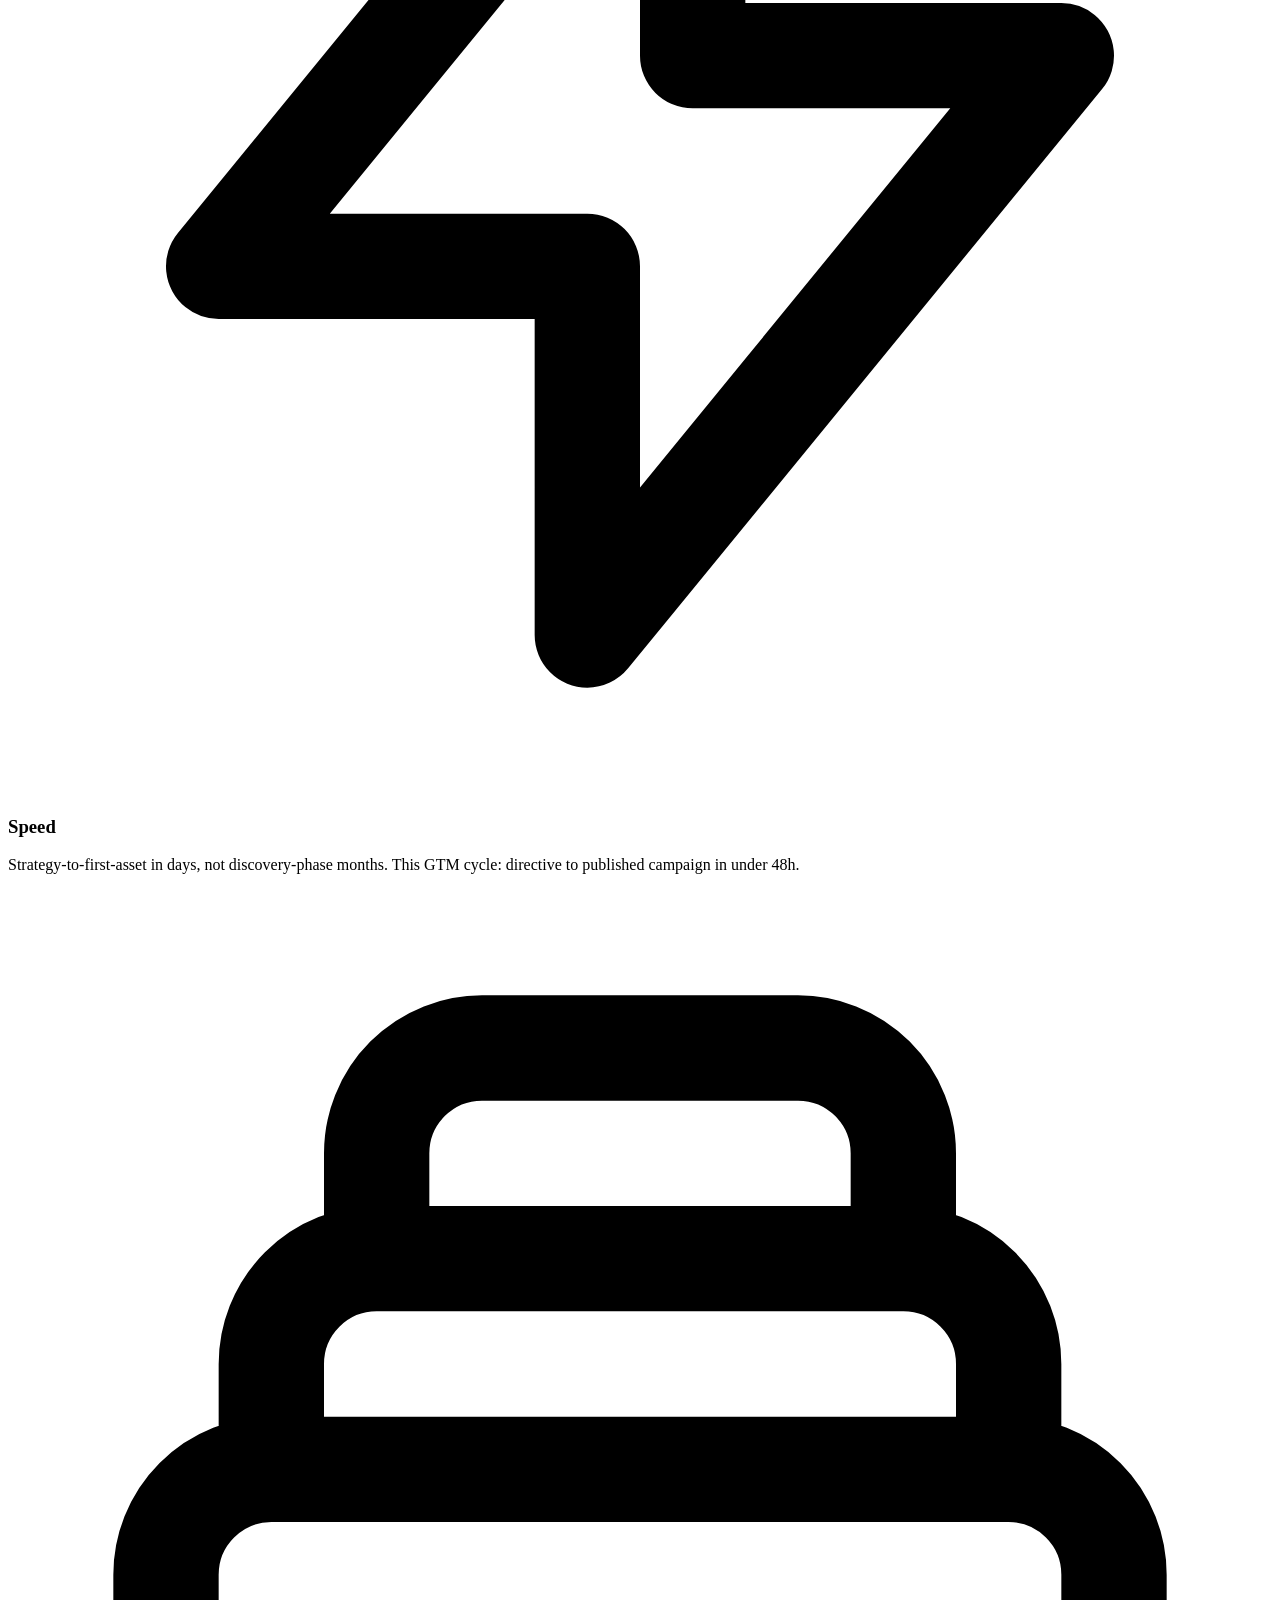
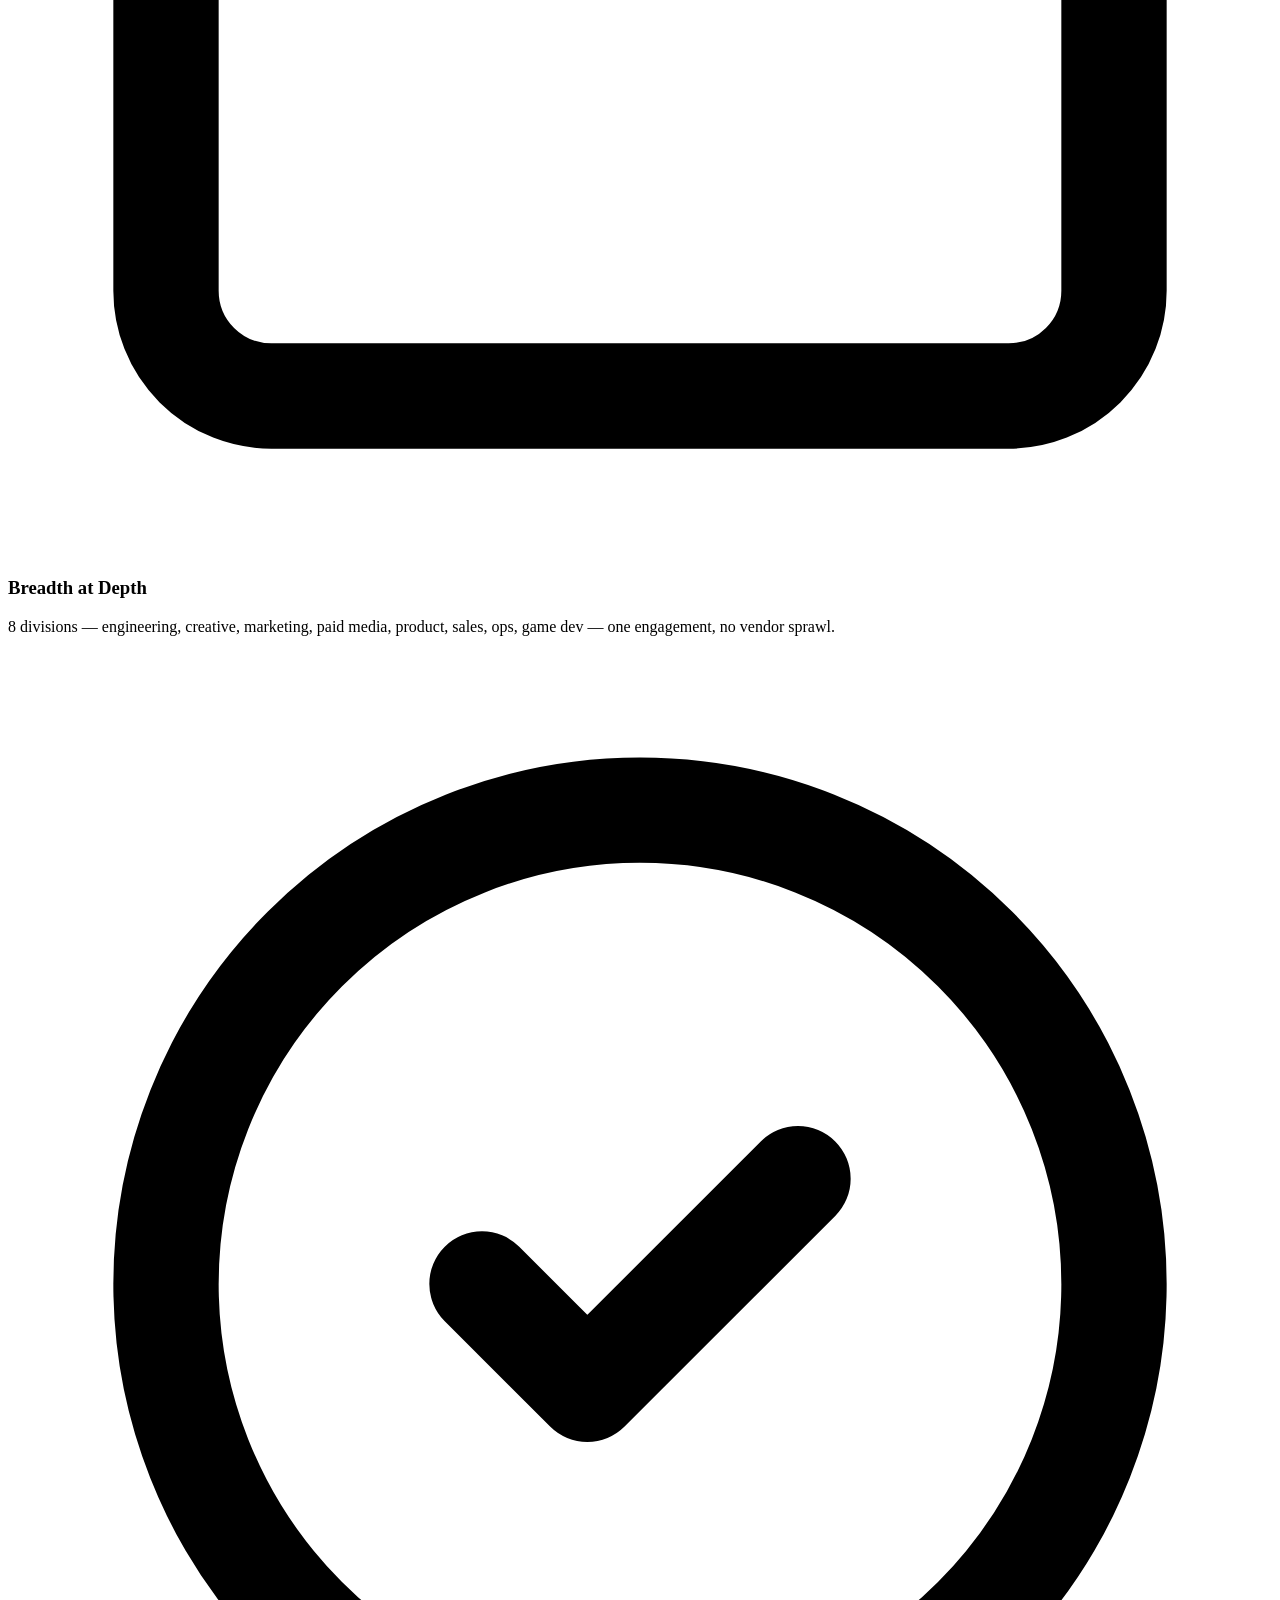
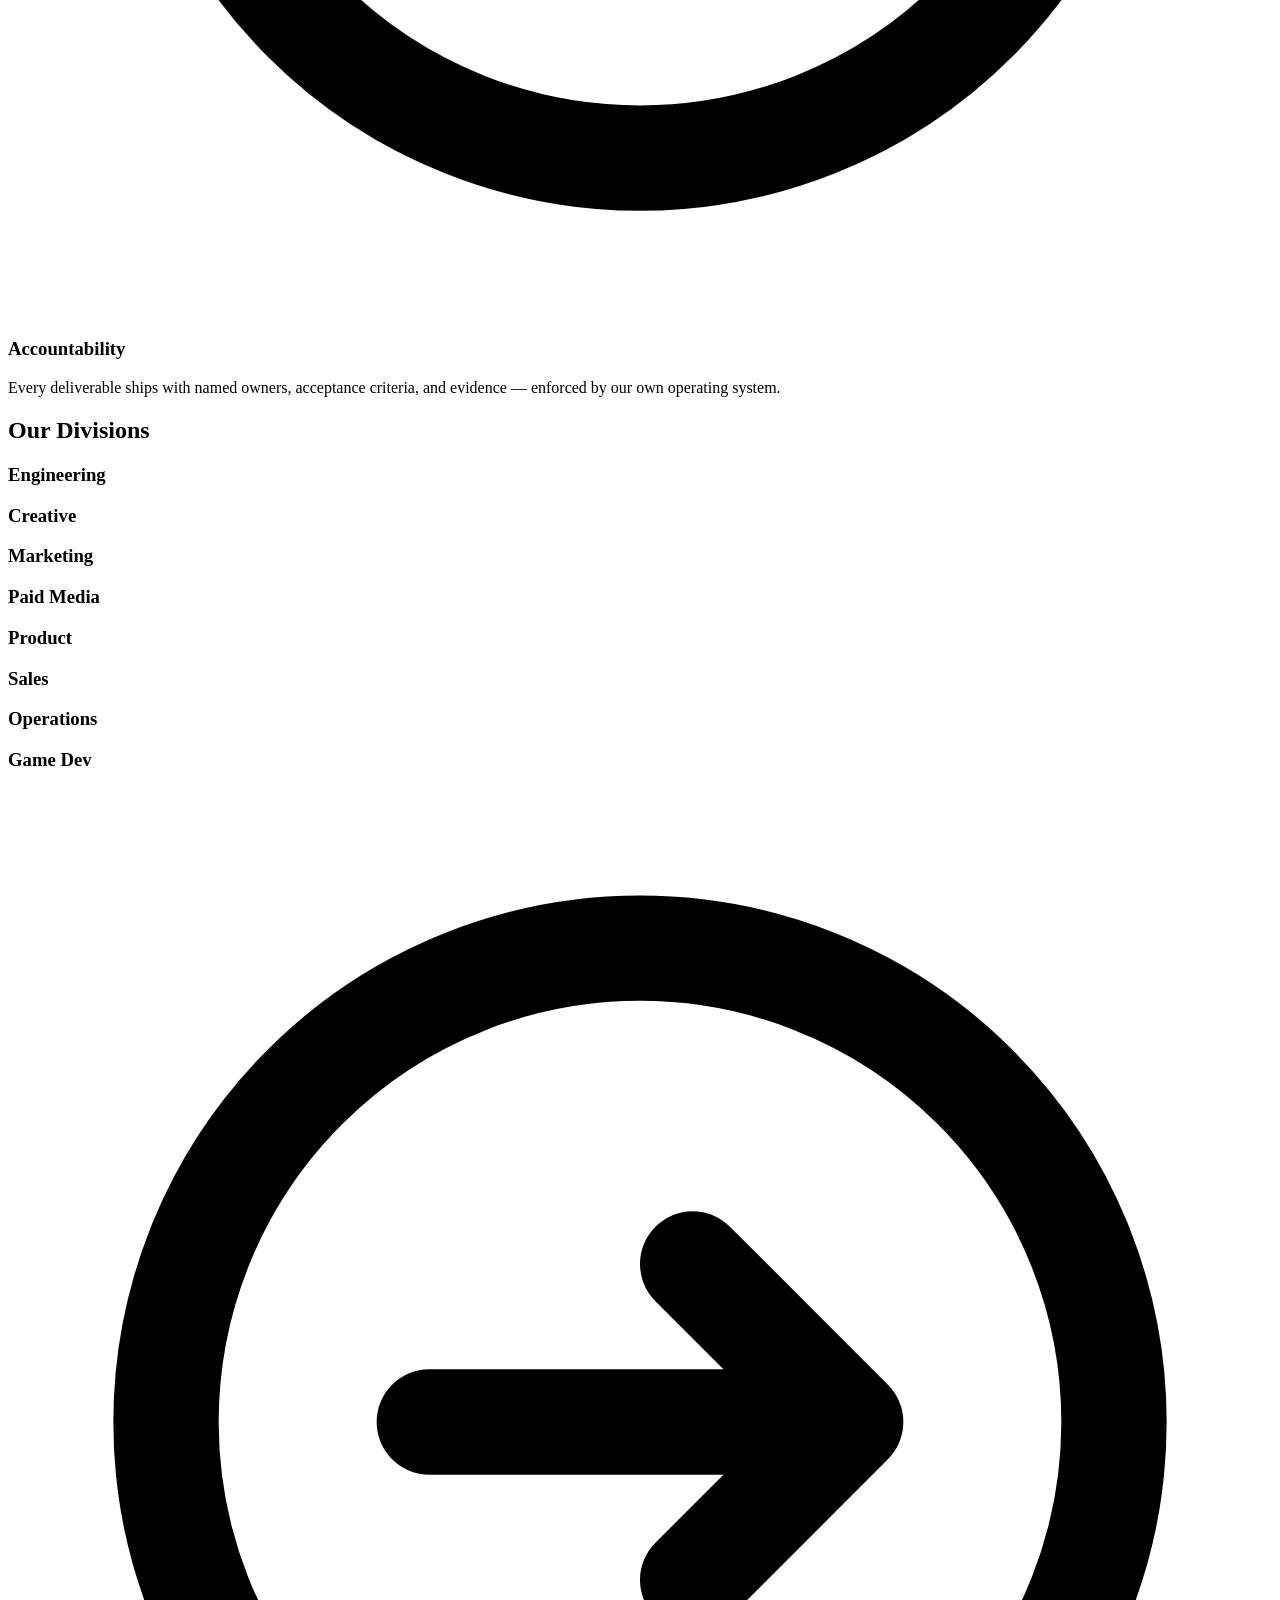
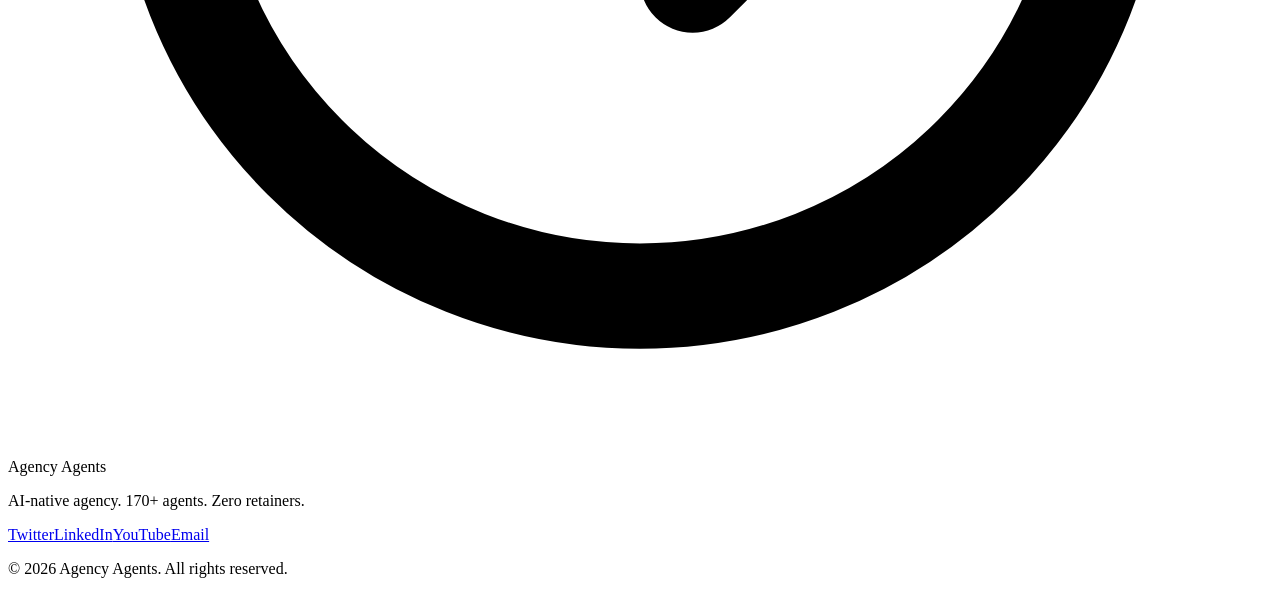
==== commit 451adb25: "Rebuild with DEPLOY_BASEPATH=/agency-agents-landing so _next assets resolve under Pages project path" ====
--- a/index.html
+++ b/index.html
@@ -1 +1 @@
-<!DOCTYPE html><html lang="en" class="font-sans antialiased bg-white text-ink-900"><head><meta charSet="utf-8"/><meta name="viewport" content="width=device-width, initial-scale=1"/><link rel="stylesheet" href="/_next/static/css/373cff0bbc258488.css" data-precedence="next"/><link rel="preload" as="script" fetchPriority="low" href="/_next/static/chunks/webpack-889906d2d9470bce.js"/><script src="/_next/static/chunks/fd9d1056-be48aeae6e94b8d1.js" async=""></script><script src="/_next/static/chunks/23-6b0b34dbb8590643.js" async=""></script><script src="/_next/static/chunks/main-app-b9b389b1721b64c1.js" async=""></script><script src="/_next/static/chunks/app/page-e90a83e93cee6493.js" async=""></script><script src="/_next/static/chunks/app/layout-52f343f9ee0d02bd.js" async=""></script><link rel="preconnect" href="https://fonts.googleapis.com"/><link rel="preconnect" href="https://fonts.gstatic.com" crossorigin="anonymous"/><title>Agency Agents — AI-Native Agency</title><meta name="description" content="170+ specialized agents deliver full-stack execution — strategy through shipped assets — at a fraction of traditional cost and turnaround."/><link href="https://fonts.googleapis.com/css2?family=Inter:wght@400;500;600;700&amp;display=swap" rel="stylesheet"/><script>(self.__next_s=self.__next_s||[]).push([0,{"children":"\n              (function(w,d,s,l,i){w[l]=w[l]||[];w[l].push({'gtm.start':\n              new Date().getTime(),event:'gtm.js'});var f=d.getElementsByTagName(s)[0],\n              j=d.createElement(s),dl=l!='dataLayer'?'&l='+l:'';j.async=true;j.src=\n              'https://www.googletagmanager.com/gtm.js?id='+i+dl;f.parentNode.insertBefore(j,f);\n              })(window,document,'script','dataLayer','GTM-WWBXMJK');\n            ","id":"gtm-head"}])</script><script src="/_next/static/chunks/polyfills-78c92fac7aa8fdd8.js" noModule=""></script></head><body><noscript><iframe src="https://www.googletagmanager.com/ns.html?id=GTM-WWBXMJK" height="0" width="0" style="display:none;visibility:hidden"></iframe></noscript><main class="min-h-screen"><section class="relative min-h-[90vh] flex items-center justify-center bg-gradient-to-b from-white to-ink-50 overflow-hidden"><div class="absolute inset-0 bg-[url(&#x27;/grid.svg&#x27;)] opacity-5"></div><div class="relative max-w-6xl mx-auto px-6 py-20 text-center"><div class="mb-12 flex items-center justify-center gap-4"><div class="w-16 h-16 rounded-2xl bg-ink-900 flex items-center justify-center"><svg class="w-10 h-10 text-white" fill="none" stroke="currentColor" viewBox="0 0 24 24"><path stroke-linecap="round" stroke-linejoin="round" stroke-width="2" d="M13 9l3 3m0 0l-3 3m3-3H8m13 0a9 9 0 11-18 0 9 9 0 0118 0z"></path></svg></div><span class="text-3xl font-semibold text-ink-900">Agency Agents</span></div><h1 class="text-display-2xl font-bold text-ink-900 mb-6 tracking-tight leading-tight">Agency-grade output.<br/><span class="text-accent-700">AI-native economics.</span></h1><p class="text-body-lg text-ink-600 max-w-2xl mx-auto mb-12 leading-relaxed">170+ specialized agents deliver full-stack execution — strategy through shipped assets — at a fraction of traditional cost and turnaround.</p><form class="max-w-md mx-auto flex gap-3"><input type="email" placeholder="your@email.com" required="" class="flex-1 px-6 py-4 text-body border border-ink-200 rounded-xl focus:outline-none focus:ring-2 focus:ring-accent-500 focus:border-transparent transition-all placeholder:text-ink-400" value=""/><button type="submit" class="px-8 py-4 bg-accent-700 text-white font-medium rounded-xl hover:bg-accent-800 focus:outline-none focus:ring-2 focus:ring-accent-500 focus:ring-offset-2 disabled:opacity-50 disabled:cursor-not-allowed transition-colors">Get Early Access</button></form><div class="mt-16 flex flex-wrap items-center justify-center gap-8 text-ink-400 text-body-sm"><span>170+ agents</span><span class="w-px h-4 bg-ink-200"></span><span>8 divisions</span><span class="w-px h-4 bg-ink-200"></span><span>AI-native</span><span class="w-px h-4 bg-ink-200"></span><span>Zero retainers</span></div></div><div class="absolute bottom-8 left-1/2 -translate-x-1/2 animate-bounce"><svg class="w-6 h-6 text-ink-400" fill="none" stroke="currentColor" viewBox="0 0 24 24"><path stroke-linecap="round" stroke-linejoin="round" stroke-width="2" d="M19 14l-7 7m0 0l-7-7m7 7V3"></path></svg></div></section><section class="py-20 bg-white border-y border-ink-100"><div class="max-w-6xl mx-auto px-6"><div class="grid md:grid-cols-3 gap-8"><div class="text-center p-6"><div class="w-16 h-16 mx-auto mb-4 rounded-xl bg-accent-50 flex items-center justify-center text-accent-700"><svg class="w-8 h-8" fill="none" stroke="currentColor" viewBox="0 0 24 24"><path stroke-linecap="round" stroke-linejoin="round" stroke-width="2" d="M13 10V3L4 14h7v7l9-11h-7z"></path></svg></div><h3 class="text-heading-3 font-semibold text-ink-900 mb-2">Speed</h3><p class="text-body text-ink-600 leading-relaxed">Strategy-to-first-asset in days, not discovery-phase months. This GTM cycle: directive to published campaign in under 48h.</p></div><div class="text-center p-6"><div class="w-16 h-16 mx-auto mb-4 rounded-xl bg-accent-50 flex items-center justify-center text-accent-700"><svg class="w-8 h-8" fill="none" stroke="currentColor" viewBox="0 0 24 24"><path stroke-linecap="round" stroke-linejoin="round" stroke-width="2" d="M19 11H5m14 0a2 2 0 012 2v6a2 2 0 01-2 2H5a2 2 0 01-2-2v-6a2 2 0 012-2m14 0V9a2 2 0 00-2-2M5 11V9a2 2 0 012-2m0 0V5a2 2 0 012-2h6a2 2 0 012 2v2M7 7h10"></path></svg></div><h3 class="text-heading-3 font-semibold text-ink-900 mb-2">Breadth at Depth</h3><p class="text-body text-ink-600 leading-relaxed">8 divisions — engineering, creative, marketing, paid media, product, sales, ops, game dev — one engagement, no vendor sprawl.</p></div><div class="text-center p-6"><div class="w-16 h-16 mx-auto mb-4 rounded-xl bg-accent-50 flex items-center justify-center text-accent-700"><svg class="w-8 h-8" fill="none" stroke="currentColor" viewBox="0 0 24 24"><path stroke-linecap="round" stroke-linejoin="round" stroke-width="2" d="M9 12l2 2 4-4m6 2a9 9 0 11-18 0 9 9 0 0118 0z"></path></svg></div><h3 class="text-heading-3 font-semibold text-ink-900 mb-2">Accountability</h3><p class="text-body text-ink-600 leading-relaxed">Every deliverable ships with named owners, acceptance criteria, and evidence — enforced by our own operating system.</p></div></div></div></section><section class="py-20 bg-ink-50"><div class="max-w-6xl mx-auto px-6"><h2 class="text-heading-1 font-bold text-ink-900 text-center mb-12">Our Divisions</h2><div class="grid md:grid-cols-2 lg:grid-cols-4 gap-6"><div class="p-6 bg-white rounded-xl border border-ink-100 hover:border-accent-300 hover:shadow-lg transition-all text-center"><h3 class="text-heading-4 font-semibold text-ink-900">Engineering</h3></div><div class="p-6 bg-white rounded-xl border border-ink-100 hover:border-accent-300 hover:shadow-lg transition-all text-center"><h3 class="text-heading-4 font-semibold text-ink-900">Creative</h3></div><div class="p-6 bg-white rounded-xl border border-ink-100 hover:border-accent-300 hover:shadow-lg transition-all text-center"><h3 class="text-heading-4 font-semibold text-ink-900">Marketing</h3></div><div class="p-6 bg-white rounded-xl border border-ink-100 hover:border-accent-300 hover:shadow-lg transition-all text-center"><h3 class="text-heading-4 font-semibold text-ink-900">Paid Media</h3></div><div class="p-6 bg-white rounded-xl border border-ink-100 hover:border-accent-300 hover:shadow-lg transition-all text-center"><h3 class="text-heading-4 font-semibold text-ink-900">Product</h3></div><div class="p-6 bg-white rounded-xl border border-ink-100 hover:border-accent-300 hover:shadow-lg transition-all text-center"><h3 class="text-heading-4 font-semibold text-ink-900">Sales</h3></div><div class="p-6 bg-white rounded-xl border border-ink-100 hover:border-accent-300 hover:shadow-lg transition-all text-center"><h3 class="text-heading-4 font-semibold text-ink-900">Operations</h3></div><div class="p-6 bg-white rounded-xl border border-ink-100 hover:border-accent-300 hover:shadow-lg transition-all text-center"><h3 class="text-heading-4 font-semibold text-ink-900">Game Dev</h3></div></div></div></section><footer class="bg-ink-900 text-ink-300 py-12"><div class="max-w-6xl mx-auto px-6 text-center"><div class="flex items-center justify-center gap-4 mb-6"><div class="w-12 h-12 rounded-xl bg-ink-800 flex items-center justify-center"><svg class="w-8 h-8 text-white" fill="none" stroke="currentColor" viewBox="0 0 24 24"><path stroke-linecap="round" stroke-linejoin="round" stroke-width="2" d="M13 9l3 3m0 0l-3 3m3-3H8m13 0a9 9 0 11-18 0 9 9 0 0118 0z"></path></svg></div><span class="text-xl font-semibold text-white">Agency Agents</span></div><p class="text-body-sm mb-6">AI-native agency. 170+ agents. Zero retainers.</p><div class="flex items-center justify-center gap-8 text-body-sm"><a href="#" class="hover:text-white transition-colors">Twitter</a><a href="#" class="hover:text-white transition-colors">LinkedIn</a><a href="#" class="hover:text-white transition-colors">YouTube</a><a href="#" class="hover:text-white transition-colors">Email</a></div><p class="mt-8 text-body-xs text-ink-500">© 2026 Agency Agents. All rights reserved.</p></div></footer></main><script src="/_next/static/chunks/webpack-889906d2d9470bce.js" async=""></script><script>(self.__next_f=self.__next_f||[]).push([0]);self.__next_f.push([2,null])</script><script>self.__next_f.push([1,"1:HL[\"/_next/static/css/373cff0bbc258488.css\",\"style\"]\n"])</script><script>self.__next_f.push([1,"2:I[5751,[],\"\"]\n4:I[6513,[],\"ClientPageRoot\"]\n5:I[6774,[\"931\",\"static/chunks/app/page-e90a83e93cee6493.js\"],\"default\"]\n6:I[4080,[\"185\",\"static/chunks/app/layout-52f343f9ee0d02bd.js\"],\"\"]\n7:I[9275,[],\"\"]\n8:I[1343,[],\"\"]\na:I[6130,[],\"\"]\nb:[]\n"])</script><script>self.__next_f.push([1,"0:[[[\"$\",\"link\",\"0\",{\"rel\":\"stylesheet\",\"href\":\"/_next/static/css/373cff0bbc258488.css\",\"precedence\":\"next\",\"crossOrigin\":\"$undefined\"}]],[\"$\",\"$L2\",null,{\"buildId\":\"aqlXN9yKY6xh8aKPND8ru\",\"assetPrefix\":\"\",\"initialCanonicalUrl\":\"/\",\"initialTree\":[\"\",{\"children\":[\"__PAGE__\",{}]},\"$undefined\",\"$undefined\",true],\"initialSeedData\":[\"\",{\"children\":[\"__PAGE__\",{},[[\"$L3\",[\"$\",\"$L4\",null,{\"props\":{\"params\":{},\"searchParams\":{}},\"Component\":\"$5\"}]],null],null]},[[\"$\",\"html\",null,{\"lang\":\"en\",\"className\":\"font-sans antialiased bg-white text-ink-900\",\"children\":[[\"$\",\"head\",null,{\"children\":[[\"$\",\"link\",null,{\"rel\":\"preconnect\",\"href\":\"https://fonts.googleapis.com\"}],[\"$\",\"link\",null,{\"rel\":\"preconnect\",\"href\":\"https://fonts.gstatic.com\",\"crossOrigin\":\"anonymous\"}],[\"$\",\"link\",null,{\"href\":\"https://fonts.googleapis.com/css2?family=Inter:wght@400;500;600;700\u0026display=swap\",\"rel\":\"stylesheet\"}],[\"$\",\"$L6\",null,{\"id\":\"gtm-head\",\"strategy\":\"beforeInteractive\",\"dangerouslySetInnerHTML\":{\"__html\":\"\\n              (function(w,d,s,l,i){w[l]=w[l]||[];w[l].push({'gtm.start':\\n              new Date().getTime(),event:'gtm.js'});var f=d.getElementsByTagName(s)[0],\\n              j=d.createElement(s),dl=l!='dataLayer'?'\u0026l='+l:'';j.async=true;j.src=\\n              'https://www.googletagmanager.com/gtm.js?id='+i+dl;f.parentNode.insertBefore(j,f);\\n              })(window,document,'script','dataLayer','GTM-WWBXMJK');\\n            \"}}]]}],[\"$\",\"body\",null,{\"children\":[[\"$\",\"noscript\",null,{\"children\":[\"$\",\"iframe\",null,{\"src\":\"https://www.googletagmanager.com/ns.html?id=GTM-WWBXMJK\",\"height\":\"0\",\"width\":\"0\",\"style\":{\"display\":\"none\",\"visibility\":\"hidden\"}}]}],[\"$\",\"$L7\",null,{\"parallelRouterKey\":\"children\",\"segmentPath\":[\"children\"],\"error\":\"$undefined\",\"errorStyles\":\"$undefined\",\"errorScripts\":\"$undefined\",\"template\":[\"$\",\"$L8\",null,{}],\"templateStyles\":\"$undefined\",\"templateScripts\":\"$undefined\",\"notFound\":[[\"$\",\"title\",null,{\"children\":\"404: This page could not be found.\"}],[\"$\",\"div\",null,{\"style\":{\"fontFamily\":\"system-ui,\\\"Segoe UI\\\",Roboto,Helvetica,Arial,sans-serif,\\\"Apple Color Emoji\\\",\\\"Segoe UI Emoji\\\"\",\"height\":\"100vh\",\"textAlign\":\"center\",\"display\":\"flex\",\"flexDirection\":\"column\",\"alignItems\":\"center\",\"justifyContent\":\"center\"},\"children\":[\"$\",\"div\",null,{\"children\":[[\"$\",\"style\",null,{\"dangerouslySetInnerHTML\":{\"__html\":\"body{color:#000;background:#fff;margin:0}.next-error-h1{border-right:1px solid rgba(0,0,0,.3)}@media (prefers-color-scheme:dark){body{color:#fff;background:#000}.next-error-h1{border-right:1px solid rgba(255,255,255,.3)}}\"}}],[\"$\",\"h1\",null,{\"className\":\"next-error-h1\",\"style\":{\"display\":\"inline-block\",\"margin\":\"0 20px 0 0\",\"padding\":\"0 23px 0 0\",\"fontSize\":24,\"fontWeight\":500,\"verticalAlign\":\"top\",\"lineHeight\":\"49px\"},\"children\":\"404\"}],[\"$\",\"div\",null,{\"style\":{\"display\":\"inline-block\"},\"children\":[\"$\",\"h2\",null,{\"style\":{\"fontSize\":14,\"fontWeight\":400,\"lineHeight\":\"49px\",\"margin\":0},\"children\":\"This page could not be found.\"}]}]]}]}]],\"notFoundStyles\":[],\"styles\":null}]]}]]}],null],null],\"couldBeIntercepted\":false,\"initialHead\":[false,\"$L9\"],\"globalErrorComponent\":\"$a\",\"missingSlots\":\"$Wb\"}]]\n"])</script><script>self.__next_f.push([1,"9:[[\"$\",\"meta\",\"0\",{\"name\":\"viewport\",\"content\":\"width=device-width, initial-scale=1\"}],[\"$\",\"meta\",\"1\",{\"charSet\":\"utf-8\"}],[\"$\",\"title\",\"2\",{\"children\":\"Agency Agents — AI-Native Agency\"}],[\"$\",\"meta\",\"3\",{\"name\":\"description\",\"content\":\"170+ specialized agents deliver full-stack execution — strategy through shipped assets — at a fraction of traditional cost and turnaround.\"}]]\n3:null\n"])</script></body></html>+<!DOCTYPE html><html lang="en" class="font-sans antialiased bg-white text-ink-900"><head><meta charSet="utf-8"/><meta name="viewport" content="width=device-width, initial-scale=1"/><link rel="stylesheet" href="/agency-agents-landing/_next/static/css/373cff0bbc258488.css" data-precedence="next"/><link rel="preload" as="script" fetchPriority="low" href="/agency-agents-landing/_next/static/chunks/webpack-377c2d505a0dfe10.js"/><script src="/agency-agents-landing/_next/static/chunks/fd9d1056-be48aeae6e94b8d1.js" async=""></script><script src="/agency-agents-landing/_next/static/chunks/23-791520667dbbaaa4.js" async=""></script><script src="/agency-agents-landing/_next/static/chunks/main-app-b9b389b1721b64c1.js" async=""></script><script src="/agency-agents-landing/_next/static/chunks/app/page-e90a83e93cee6493.js" async=""></script><script src="/agency-agents-landing/_next/static/chunks/app/layout-52f343f9ee0d02bd.js" async=""></script><link rel="preconnect" href="https://fonts.googleapis.com"/><link rel="preconnect" href="https://fonts.gstatic.com" crossorigin="anonymous"/><title>Agency Agents — AI-Native Agency</title><meta name="description" content="170+ specialized agents deliver full-stack execution — strategy through shipped assets — at a fraction of traditional cost and turnaround."/><link href="https://fonts.googleapis.com/css2?family=Inter:wght@400;500;600;700&amp;display=swap" rel="stylesheet"/><script>(self.__next_s=self.__next_s||[]).push([0,{"children":"\n              (function(w,d,s,l,i){w[l]=w[l]||[];w[l].push({'gtm.start':\n              new Date().getTime(),event:'gtm.js'});var f=d.getElementsByTagName(s)[0],\n              j=d.createElement(s),dl=l!='dataLayer'?'&l='+l:'';j.async=true;j.src=\n              'https://www.googletagmanager.com/gtm.js?id='+i+dl;f.parentNode.insertBefore(j,f);\n              })(window,document,'script','dataLayer','GTM-WWBXMJK');\n            ","id":"gtm-head"}])</script><script src="/agency-agents-landing/_next/static/chunks/polyfills-78c92fac7aa8fdd8.js" noModule=""></script></head><body><noscript><iframe src="https://www.googletagmanager.com/ns.html?id=GTM-WWBXMJK" height="0" width="0" style="display:none;visibility:hidden"></iframe></noscript><main class="min-h-screen"><section class="relative min-h-[90vh] flex items-center justify-center bg-gradient-to-b from-white to-ink-50 overflow-hidden"><div class="absolute inset-0 bg-[url(&#x27;/grid.svg&#x27;)] opacity-5"></div><div class="relative max-w-6xl mx-auto px-6 py-20 text-center"><div class="mb-12 flex items-center justify-center gap-4"><div class="w-16 h-16 rounded-2xl bg-ink-900 flex items-center justify-center"><svg class="w-10 h-10 text-white" fill="none" stroke="currentColor" viewBox="0 0 24 24"><path stroke-linecap="round" stroke-linejoin="round" stroke-width="2" d="M13 9l3 3m0 0l-3 3m3-3H8m13 0a9 9 0 11-18 0 9 9 0 0118 0z"></path></svg></div><span class="text-3xl font-semibold text-ink-900">Agency Agents</span></div><h1 class="text-display-2xl font-bold text-ink-900 mb-6 tracking-tight leading-tight">Agency-grade output.<br/><span class="text-accent-700">AI-native economics.</span></h1><p class="text-body-lg text-ink-600 max-w-2xl mx-auto mb-12 leading-relaxed">170+ specialized agents deliver full-stack execution — strategy through shipped assets — at a fraction of traditional cost and turnaround.</p><form class="max-w-md mx-auto flex gap-3"><input type="email" placeholder="your@email.com" required="" class="flex-1 px-6 py-4 text-body border border-ink-200 rounded-xl focus:outline-none focus:ring-2 focus:ring-accent-500 focus:border-transparent transition-all placeholder:text-ink-400" value=""/><button type="submit" class="px-8 py-4 bg-accent-700 text-white font-medium rounded-xl hover:bg-accent-800 focus:outline-none focus:ring-2 focus:ring-accent-500 focus:ring-offset-2 disabled:opacity-50 disabled:cursor-not-allowed transition-colors">Get Early Access</button></form><div class="mt-16 flex flex-wrap items-center justify-center gap-8 text-ink-400 text-body-sm"><span>170+ agents</span><span class="w-px h-4 bg-ink-200"></span><span>8 divisions</span><span class="w-px h-4 bg-ink-200"></span><span>AI-native</span><span class="w-px h-4 bg-ink-200"></span><span>Zero retainers</span></div></div><div class="absolute bottom-8 left-1/2 -translate-x-1/2 animate-bounce"><svg class="w-6 h-6 text-ink-400" fill="none" stroke="currentColor" viewBox="0 0 24 24"><path stroke-linecap="round" stroke-linejoin="round" stroke-width="2" d="M19 14l-7 7m0 0l-7-7m7 7V3"></path></svg></div></section><section class="py-20 bg-white border-y border-ink-100"><div class="max-w-6xl mx-auto px-6"><div class="grid md:grid-cols-3 gap-8"><div class="text-center p-6"><div class="w-16 h-16 mx-auto mb-4 rounded-xl bg-accent-50 flex items-center justify-center text-accent-700"><svg class="w-8 h-8" fill="none" stroke="currentColor" viewBox="0 0 24 24"><path stroke-linecap="round" stroke-linejoin="round" stroke-width="2" d="M13 10V3L4 14h7v7l9-11h-7z"></path></svg></div><h3 class="text-heading-3 font-semibold text-ink-900 mb-2">Speed</h3><p class="text-body text-ink-600 leading-relaxed">Strategy-to-first-asset in days, not discovery-phase months. This GTM cycle: directive to published campaign in under 48h.</p></div><div class="text-center p-6"><div class="w-16 h-16 mx-auto mb-4 rounded-xl bg-accent-50 flex items-center justify-center text-accent-700"><svg class="w-8 h-8" fill="none" stroke="currentColor" viewBox="0 0 24 24"><path stroke-linecap="round" stroke-linejoin="round" stroke-width="2" d="M19 11H5m14 0a2 2 0 012 2v6a2 2 0 01-2 2H5a2 2 0 01-2-2v-6a2 2 0 012-2m14 0V9a2 2 0 00-2-2M5 11V9a2 2 0 012-2m0 0V5a2 2 0 012-2h6a2 2 0 012 2v2M7 7h10"></path></svg></div><h3 class="text-heading-3 font-semibold text-ink-900 mb-2">Breadth at Depth</h3><p class="text-body text-ink-600 leading-relaxed">8 divisions — engineering, creative, marketing, paid media, product, sales, ops, game dev — one engagement, no vendor sprawl.</p></div><div class="text-center p-6"><div class="w-16 h-16 mx-auto mb-4 rounded-xl bg-accent-50 flex items-center justify-center text-accent-700"><svg class="w-8 h-8" fill="none" stroke="currentColor" viewBox="0 0 24 24"><path stroke-linecap="round" stroke-linejoin="round" stroke-width="2" d="M9 12l2 2 4-4m6 2a9 9 0 11-18 0 9 9 0 0118 0z"></path></svg></div><h3 class="text-heading-3 font-semibold text-ink-900 mb-2">Accountability</h3><p class="text-body text-ink-600 leading-relaxed">Every deliverable ships with named owners, acceptance criteria, and evidence — enforced by our own operating system.</p></div></div></div></section><section class="py-20 bg-ink-50"><div class="max-w-6xl mx-auto px-6"><h2 class="text-heading-1 font-bold text-ink-900 text-center mb-12">Our Divisions</h2><div class="grid md:grid-cols-2 lg:grid-cols-4 gap-6"><div class="p-6 bg-white rounded-xl border border-ink-100 hover:border-accent-300 hover:shadow-lg transition-all text-center"><h3 class="text-heading-4 font-semibold text-ink-900">Engineering</h3></div><div class="p-6 bg-white rounded-xl border border-ink-100 hover:border-accent-300 hover:shadow-lg transition-all text-center"><h3 class="text-heading-4 font-semibold text-ink-900">Creative</h3></div><div class="p-6 bg-white rounded-xl border border-ink-100 hover:border-accent-300 hover:shadow-lg transition-all text-center"><h3 class="text-heading-4 font-semibold text-ink-900">Marketing</h3></div><div class="p-6 bg-white rounded-xl border border-ink-100 hover:border-accent-300 hover:shadow-lg transition-all text-center"><h3 class="text-heading-4 font-semibold text-ink-900">Paid Media</h3></div><div class="p-6 bg-white rounded-xl border border-ink-100 hover:border-accent-300 hover:shadow-lg transition-all text-center"><h3 class="text-heading-4 font-semibold text-ink-900">Product</h3></div><div class="p-6 bg-white rounded-xl border border-ink-100 hover:border-accent-300 hover:shadow-lg transition-all text-center"><h3 class="text-heading-4 font-semibold text-ink-900">Sales</h3></div><div class="p-6 bg-white rounded-xl border border-ink-100 hover:border-accent-300 hover:shadow-lg transition-all text-center"><h3 class="text-heading-4 font-semibold text-ink-900">Operations</h3></div><div class="p-6 bg-white rounded-xl border border-ink-100 hover:border-accent-300 hover:shadow-lg transition-all text-center"><h3 class="text-heading-4 font-semibold text-ink-900">Game Dev</h3></div></div></div></section><footer class="bg-ink-900 text-ink-300 py-12"><div class="max-w-6xl mx-auto px-6 text-center"><div class="flex items-center justify-center gap-4 mb-6"><div class="w-12 h-12 rounded-xl bg-ink-800 flex items-center justify-center"><svg class="w-8 h-8 text-white" fill="none" stroke="currentColor" viewBox="0 0 24 24"><path stroke-linecap="round" stroke-linejoin="round" stroke-width="2" d="M13 9l3 3m0 0l-3 3m3-3H8m13 0a9 9 0 11-18 0 9 9 0 0118 0z"></path></svg></div><span class="text-xl font-semibold text-white">Agency Agents</span></div><p class="text-body-sm mb-6">AI-native agency. 170+ agents. Zero retainers.</p><div class="flex items-center justify-center gap-8 text-body-sm"><a href="#" class="hover:text-white transition-colors">Twitter</a><a href="#" class="hover:text-white transition-colors">LinkedIn</a><a href="#" class="hover:text-white transition-colors">YouTube</a><a href="#" class="hover:text-white transition-colors">Email</a></div><p class="mt-8 text-body-xs text-ink-500">© 2026 Agency Agents. All rights reserved.</p></div></footer></main><script src="/agency-agents-landing/_next/static/chunks/webpack-377c2d505a0dfe10.js" async=""></script><script>(self.__next_f=self.__next_f||[]).push([0]);self.__next_f.push([2,null])</script><script>self.__next_f.push([1,"1:HL[\"/agency-agents-landing/_next/static/css/373cff0bbc258488.css\",\"style\"]\n"])</script><script>self.__next_f.push([1,"2:I[5751,[],\"\"]\n4:I[6513,[],\"ClientPageRoot\"]\n5:I[6774,[\"931\",\"static/chunks/app/page-e90a83e93cee6493.js\"],\"default\"]\n6:I[4080,[\"185\",\"static/chunks/app/layout-52f343f9ee0d02bd.js\"],\"\"]\n7:I[9275,[],\"\"]\n8:I[1343,[],\"\"]\na:I[6130,[],\"\"]\nb:[]\n"])</script><script>self.__next_f.push([1,"0:[[[\"$\",\"link\",\"0\",{\"rel\":\"stylesheet\",\"href\":\"/agency-agents-landing/_next/static/css/373cff0bbc258488.css\",\"precedence\":\"next\",\"crossOrigin\":\"$undefined\"}]],[\"$\",\"$L2\",null,{\"buildId\":\"lzqe3DSJoNAtHw9A1FjhH\",\"assetPrefix\":\"/agency-agents-landing\",\"initialCanonicalUrl\":\"/\",\"initialTree\":[\"\",{\"children\":[\"__PAGE__\",{}]},\"$undefined\",\"$undefined\",true],\"initialSeedData\":[\"\",{\"children\":[\"__PAGE__\",{},[[\"$L3\",[\"$\",\"$L4\",null,{\"props\":{\"params\":{},\"searchParams\":{}},\"Component\":\"$5\"}]],null],null]},[[\"$\",\"html\",null,{\"lang\":\"en\",\"className\":\"font-sans antialiased bg-white text-ink-900\",\"children\":[[\"$\",\"head\",null,{\"children\":[[\"$\",\"link\",null,{\"rel\":\"preconnect\",\"href\":\"https://fonts.googleapis.com\"}],[\"$\",\"link\",null,{\"rel\":\"preconnect\",\"href\":\"https://fonts.gstatic.com\",\"crossOrigin\":\"anonymous\"}],[\"$\",\"link\",null,{\"href\":\"https://fonts.googleapis.com/css2?family=Inter:wght@400;500;600;700\u0026display=swap\",\"rel\":\"stylesheet\"}],[\"$\",\"$L6\",null,{\"id\":\"gtm-head\",\"strategy\":\"beforeInteractive\",\"dangerouslySetInnerHTML\":{\"__html\":\"\\n              (function(w,d,s,l,i){w[l]=w[l]||[];w[l].push({'gtm.start':\\n              new Date().getTime(),event:'gtm.js'});var f=d.getElementsByTagName(s)[0],\\n              j=d.createElement(s),dl=l!='dataLayer'?'\u0026l='+l:'';j.async=true;j.src=\\n              'https://www.googletagmanager.com/gtm.js?id='+i+dl;f.parentNode.insertBefore(j,f);\\n              })(window,document,'script','dataLayer','GTM-WWBXMJK');\\n            \"}}]]}],[\"$\",\"body\",null,{\"children\":[[\"$\",\"noscript\",null,{\"children\":[\"$\",\"iframe\",null,{\"src\":\"https://www.googletagmanager.com/ns.html?id=GTM-WWBXMJK\",\"height\":\"0\",\"width\":\"0\",\"style\":{\"display\":\"none\",\"visibility\":\"hidden\"}}]}],[\"$\",\"$L7\",null,{\"parallelRouterKey\":\"children\",\"segmentPath\":[\"children\"],\"error\":\"$undefined\",\"errorStyles\":\"$undefined\",\"errorScripts\":\"$undefined\",\"template\":[\"$\",\"$L8\",null,{}],\"templateStyles\":\"$undefined\",\"templateScripts\":\"$undefined\",\"notFound\":[[\"$\",\"title\",null,{\"children\":\"404: This page could not be found.\"}],[\"$\",\"div\",null,{\"style\":{\"fontFamily\":\"system-ui,\\\"Segoe UI\\\",Roboto,Helvetica,Arial,sans-serif,\\\"Apple Color Emoji\\\",\\\"Segoe UI Emoji\\\"\",\"height\":\"100vh\",\"textAlign\":\"center\",\"display\":\"flex\",\"flexDirection\":\"column\",\"alignItems\":\"center\",\"justifyContent\":\"center\"},\"children\":[\"$\",\"div\",null,{\"children\":[[\"$\",\"style\",null,{\"dangerouslySetInnerHTML\":{\"__html\":\"body{color:#000;background:#fff;margin:0}.next-error-h1{border-right:1px solid rgba(0,0,0,.3)}@media (prefers-color-scheme:dark){body{color:#fff;background:#000}.next-error-h1{border-right:1px solid rgba(255,255,255,.3)}}\"}}],[\"$\",\"h1\",null,{\"className\":\"next-error-h1\",\"style\":{\"display\":\"inline-block\",\"margin\":\"0 20px 0 0\",\"padding\":\"0 23px 0 0\",\"fontSize\":24,\"fontWeight\":500,\"verticalAlign\":\"top\",\"lineHeight\":\"49px\"},\"children\":\"404\"}],[\"$\",\"div\",null,{\"style\":{\"display\":\"inline-block\"},\"children\":[\"$\",\"h2\",null,{\"style\":{\"fontSize\":14,\"fontWeight\":400,\"lineHeight\":\"49px\",\"margin\":0},\"children\":\"This page could not be found.\"}]}]]}]}]],\"notFoundStyles\":[],\"styles\":null}]]}]]}],null],null],\"couldBeIntercepted\":false,\"initialHead\":[false,\"$L9\"],\"globalErrorComponent\":\"$a\",\"missingSlots\":\"$Wb\"}]]\n"])</script><script>self.__next_f.push([1,"9:[[\"$\",\"meta\",\"0\",{\"name\":\"viewport\",\"content\":\"width=device-width, initial-scale=1\"}],[\"$\",\"meta\",\"1\",{\"charSet\":\"utf-8\"}],[\"$\",\"title\",\"2\",{\"children\":\"Agency Agents — AI-Native Agency\"}],[\"$\",\"meta\",\"3\",{\"name\":\"description\",\"content\":\"170+ specialized agents deliver full-stack execution — strategy through shipped assets — at a fraction of traditional cost and turnaround.\"}]]\n3:null\n"])</script></body></html>
